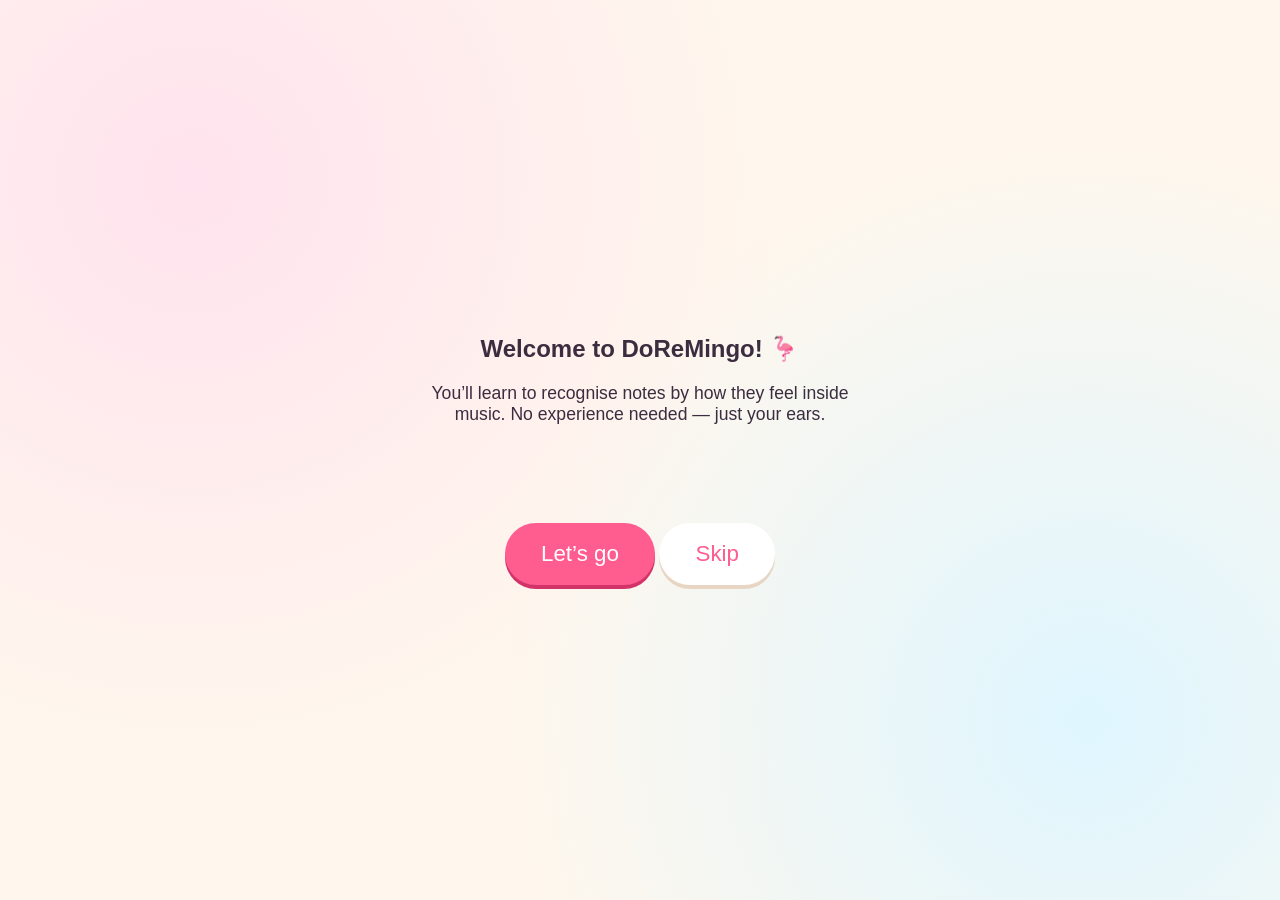
==== index.html @ 5d9537d1 "docs: README with live URL and credits; source link in footer Co-Authored-By: Claude Fable 5 <norepl" ====
<!doctype html>
<html lang="en">
<head>
  <meta charset="utf-8">
  <meta name="viewport" content="width=device-width, initial-scale=1, viewport-fit=cover">
  <title>DoReMingo — learn to hear notes</title>
  <link rel="stylesheet" href="css/style.css">
</head>
<body>
  <main id="app">
    <section id="home-screen" class="screen">
      <div id="home-mascot" class="mascot mascot-lg"></div>
      <h1>DoReMingo</h1>
      <p class="tagline">Hear a note. Feel where it lives.</p>
      <p id="journey" class="status"></p>
      <div id="level-list" class="level-list"></div>
      <button id="tutorial-btn" class="big-btn secondary">How it works 🎓</button>
      <p id="load-status" class="status" hidden>Warming up the piano…</p>
      <p class="footer"><a href="https://github.com/tadast/doremingo">source code</a></p>
    </section>

    <section id="theory-screen" class="screen" hidden>
      <h2 id="theory-title"></h2>
      <div id="theory-body" class="theory-body"></div>
      <button id="theory-next-btn" class="big-btn">Let’s play</button>
    </section>

    <section id="meet-screen" class="screen" hidden>
      <h2 id="meet-title"></h2>
      <p id="meet-body" class="tagline"></p>
      <div id="meet-stage" class="degrees"></div>
      <p id="meet-walk" class="walk" aria-label="resolution walk"></p>
      <button id="meet-next-btn" class="big-btn">Next</button>
      <button id="meet-skip-btn" class="big-btn secondary">Skip</button>
    </section>

    <section id="quiz-screen" class="screen" hidden>
      <header class="quiz-header">
        <button id="home-btn" class="icon-btn" aria-label="back to level map">🗺️</button>
        <div class="bar-track" aria-label="level progress">
          <div id="bar-fill" class="bar-fill"></div>
        </div>
      </header>
      <p id="level-title" class="status"></p>
      <p id="prompt" class="prompt">Listen…</p>
      <div id="answer-slots" class="slots" hidden></div>
      <div id="degree-buttons" class="degrees"></div>
      <p id="walk" class="walk" aria-label="resolution walk"></p>
      <div class="replays">
        <button id="replay-note-btn" class="chip-btn" disabled>🔁 Hear it again</button>
        <button id="replay-cadence-btn" class="chip-btn" disabled>🏠 Hear home</button>
        <button id="backspace-btn" class="chip-btn" hidden>⌫ Undo</button>
      </div>
      <div class="feedback-row">
        <div id="quiz-mascot" class="mascot mascot-sm"></div>
        <p id="feedback" class="feedback"></p>
      </div>
      <p class="status kbd-hint">Keys: 1–7 answer · space replays · C plays home</p>
    </section>

    <section id="clear-screen" class="screen" hidden>
      <div id="clear-mascot" class="mascot mascot-lg party"></div>
      <h1>Level cleared! 🎉</h1>
      <p id="clear-message" class="tagline">Your ear is getting sharper. 🦩</p>
      <button id="next-level-btn" class="big-btn">Next level</button>
      <button id="map-btn" class="big-btn secondary">Level map</button>
    </section>
  </main>
  <script type="module" src="js/main.js"></script>
</body>
</html>
---- css/style.css ----
:root {
  --bg: #fff7ed;
  --ink: #3b2d3f;
  --pink: #ff5d8f;
  --yellow: #ffd166;
  --green: #06d6a0;
  --blue: #4cc9f0;
  --red: #ef476f;
}

* { box-sizing: border-box; }

body {
  margin: 0;
  font-family: ui-rounded, -apple-system, "Segoe UI", Roboto, sans-serif;
  background:
    radial-gradient(circle at 15% 20%, #ffe3ee 0%, transparent 45%),
    radial-gradient(circle at 85% 80%, #dff6ff 0%, transparent 45%),
    var(--bg);
  color: var(--ink);
  min-height: 100dvh;
  display: grid;
  place-items: center;
}

.screen {
  text-align: center;
  padding: 24px;
  max-width: 480px;
  width: 100%;
}

h1 {
  font-size: 3rem;
  margin: 0 0 8px;
  color: var(--pink);
}

.tagline { font-size: 1.1rem; margin-bottom: 32px; }

.big-btn {
  font-size: 1.4rem;
  padding: 18px 36px;
  border: none;
  border-radius: 999px;
  background: var(--pink);
  color: white;
  cursor: pointer;
  box-shadow: 0 4px 0 #d23369;
}
.big-btn:active { transform: translateY(2px); box-shadow: 0 2px 0 #d23369; }
.big-btn.secondary {
  background: white;
  color: var(--pink);
  box-shadow: 0 4px 0 #e8d5c4;
  margin-top: 12px;
}
.big-btn.secondary:active { box-shadow: 0 2px 0 #e8d5c4; }

.level-list {
  display: flex;
  flex-direction: column;
  gap: 10px;
  margin-top: 16px;
}

.level-card {
  display: flex;
  align-items: center;
  gap: 14px;
  padding: 14px 18px;
  border: none;
  border-radius: 16px;
  background: white;
  cursor: pointer;
  text-align: left;
  font: inherit;
  color: inherit;
  box-shadow: 0 2px 0 #e8d5c4;
}
.level-card:active { transform: translateY(1px); }
.level-card .level-main {
  display: flex;
  align-items: center;
  gap: 14px;
  flex: 1;
  border: none;
  background: none;
  font: inherit;
  color: inherit;
  text-align: left;
  padding: 0;
  cursor: pointer;
}
.level-card .badge {
  font-size: 1.5rem;
  width: 44px;
  height: 44px;
  display: grid;
  place-items: center;
  border-radius: 50%;
  background: var(--bg);
  flex-shrink: 0;
}
.level-card.cleared .badge { background: #d8f5ec; }
.level-card.current { outline: 3px solid var(--pink); }
.level-card .level-name { font-weight: 700; }
.level-card .level-sub { font-size: 0.85rem; color: #8a7a8f; }

.theory-body {
  text-align: left;
  font-size: 1.05rem;
  line-height: 1.55;
  margin-bottom: 20px;
}

.level-card .book-btn {
  margin-left: auto;
  border: none;
  background: var(--bg);
  border-radius: 10px;
  font-size: 1.1rem;
  padding: 8px;
  cursor: pointer;
  flex-shrink: 0;
}

.quiz-header {
  display: flex;
  align-items: center;
  gap: 12px;
}
.quiz-header .bar-track { flex: 1; }

.icon-btn {
  border: none;
  background: white;
  border-radius: 12px;
  font-size: 1.2rem;
  min-width: 44px;
  min-height: 44px;
  padding: 8px 10px;
  cursor: pointer;
  box-shadow: 0 2px 0 #e8d5c4;
}

.book-btn { min-width: 44px; min-height: 44px; }

.walk {
  display: flex;
  gap: 10px;
  justify-content: center;
  min-height: 1.5em;
  margin: 0 0 6px;
  font-weight: 700;
  color: #c4b2c9;
}
.walk-note { transition: transform 0.15s, color 0.15s; }
.walk-note.lit { color: var(--pink); transform: scale(1.3); }
@media (prefers-reduced-motion: reduce) {
  .walk-note.lit { transform: none; }
}

.replays {
  display: flex;
  gap: 10px;
  justify-content: center;
  margin-bottom: 8px;
}

.chip-btn {
  border: none;
  background: white;
  border-radius: 999px;
  font: inherit;
  font-size: 0.95rem;
  min-height: 44px;
  padding: 8px 16px;
  cursor: pointer;
  box-shadow: 0 2px 0 #e8d5c4;
}
.chip-btn:disabled { opacity: 0.4; }

.slots {
  display: flex;
  gap: 10px;
  justify-content: center;
  margin: 8px 0;
}
.slot {
  min-width: 56px;
  min-height: 48px;
  border-radius: 14px;
  background: white;
  box-shadow: inset 0 0 0 2px #e8d5c4;
  display: grid;
  place-items: center;
  font-weight: 700;
  font-size: 1.1rem;
}
.slot.filled { box-shadow: inset 0 0 0 2px var(--blue); }
.slot.good { background: #d8f5ec; box-shadow: inset 0 0 0 2px var(--green); }
.slot.bad { background: #fde3e9; box-shadow: inset 0 0 0 2px var(--red); }

.kbd-hint { font-size: 0.75rem; }

.footer {
  margin-top: 24px;
  font-size: 0.8rem;
}
.footer a { color: #b39bbb; }
@media (pointer: coarse) {
  .kbd-hint { display: none; }
}

.status { color: #8a7a8f; }

.prompt { font-size: 1.3rem; min-height: 2em; }

.bar-track {
  height: 18px;
  border-radius: 999px;
  background: #f3e3d3;
  overflow: hidden;
}
.bar-fill {
  height: 100%;
  width: 0%;
  border-radius: 999px;
  background: linear-gradient(90deg, var(--yellow), var(--green));
  transition: width 0.4s ease;
}

.degrees {
  display: flex;
  flex-wrap: wrap;
  gap: 12px;
  justify-content: center;
  margin: 24px 0;
}

.degree-btn {
  min-width: 88px;
  min-height: 88px;
  border: none;
  border-radius: 20px;
  font-size: 1.5rem;
  font-weight: 700;
  color: white;
  cursor: pointer;
  display: flex;
  flex-direction: column;
  align-items: center;
  justify-content: center;
  gap: 2px;
  transition: transform 0.1s;
}
.degree-btn:disabled { opacity: 0.45; }
.degree-btn:not(:disabled):active { transform: scale(0.95); }
.degree-btn .num { font-size: 0.9rem; font-weight: 400; opacity: 0.85; }

.degree-btn[data-degree="1"] { background: var(--pink); }
.degree-btn[data-degree="2"] { background: #f4845f; }
.degree-btn[data-degree="3"] { background: var(--yellow); color: var(--ink); }
.degree-btn[data-degree="4"] { background: var(--green); }
.degree-btn[data-degree="5"] { background: var(--blue); }
.degree-btn[data-degree="6"] { background: #7b6cf6; }
.degree-btn[data-degree="7"] { background: #c66cf6; }

.degree-btn.correct { outline: 4px solid var(--green); }
.degree-btn.wrong { outline: 4px solid var(--red); }
.degree-btn.playing {
  transform: scale(1.1);
  box-shadow: 0 0 0 4px var(--yellow), 0 0 18px var(--yellow);
}
@media (prefers-reduced-motion: reduce) {
  .degree-btn.playing { transform: none; }
}

.feedback {
  font-size: 1.2rem;
  min-height: 2em;
  font-weight: 600;
  margin: 0;
  text-align: left;
  flex: 1;
}
.feedback.good { color: #04a47b; }
.feedback.bad { color: var(--red); }

.feedback-row {
  display: flex;
  align-items: center;
  gap: 10px;
  min-height: 70px;
  margin-top: 8px;
}

/* ---------- mascot ---------- */

.mascot svg { width: 100%; height: 100%; overflow: visible; } /* head pokes out mid-wiggle */
.mascot-lg { width: 130px; height: 156px; margin: 0 auto; }
.mascot-sm { width: 56px; height: 67px; flex-shrink: 0; }

.mascot .flamingo { transform-origin: 50% 80%; animation: bob 3s ease-in-out infinite; }
.mascot.good .flamingo { animation: hop 0.5s ease-out 2; }
.mascot.bad .flamingo { animation: wiggle 0.5s ease-in-out 1; }
.mascot.party .flamingo { animation: party 0.7s ease-in-out infinite; }

@keyframes bob {
  0%, 100% { transform: translateY(0) rotate(0deg); }
  50% { transform: translateY(-3px) rotate(-2deg); }
}
@keyframes hop {
  0%, 100% { transform: translateY(0); }
  40% { transform: translateY(-12px) rotate(-4deg); }
}
@keyframes wiggle {
  0%, 100% { transform: rotate(0deg); }
  25% { transform: rotate(-6deg); }
  75% { transform: rotate(6deg); }
}
@keyframes party {
  0%, 100% { transform: translateY(0) rotate(-6deg) scale(1); }
  50% { transform: translateY(-10px) rotate(6deg) scale(1.06); }
}

/* ---------- hand signs ---------- */

.degree-btn .sign {
  width: 22px;
  height: 22px;
  color: rgba(255, 255, 255, 0.9);
}
.degree-btn[data-degree="3"] .sign { color: rgba(59, 45, 63, 0.75); }
.degree-btn .sign svg { width: 100%; height: 100%; display: block; }

/* ---------- confetti ---------- */

.confetti-piece {
  position: fixed;
  top: -20px;
  width: 10px;
  height: 14px;
  border-radius: 3px;
  pointer-events: none;
  animation: confetti-fall linear forwards;
  z-index: 10;
}
@keyframes confetti-fall {
  to { transform: translateY(105vh) rotate(720deg); }
}

/* ---------- streak ---------- */

.streak-pop {
  display: inline-block;
  animation: streak-pop 0.4s ease-out;
}
@keyframes streak-pop {
  0% { transform: scale(0.4); }
  70% { transform: scale(1.25); }
  100% { transform: scale(1); }
}

@media (prefers-reduced-motion: reduce) {
  .mascot .flamingo,
  .mascot.good .flamingo,
  .mascot.bad .flamingo,
  .mascot.party .flamingo,
  .streak-pop { animation: none; }
  .confetti-piece { display: none; }
  .bar-fill { transition: none; }
}
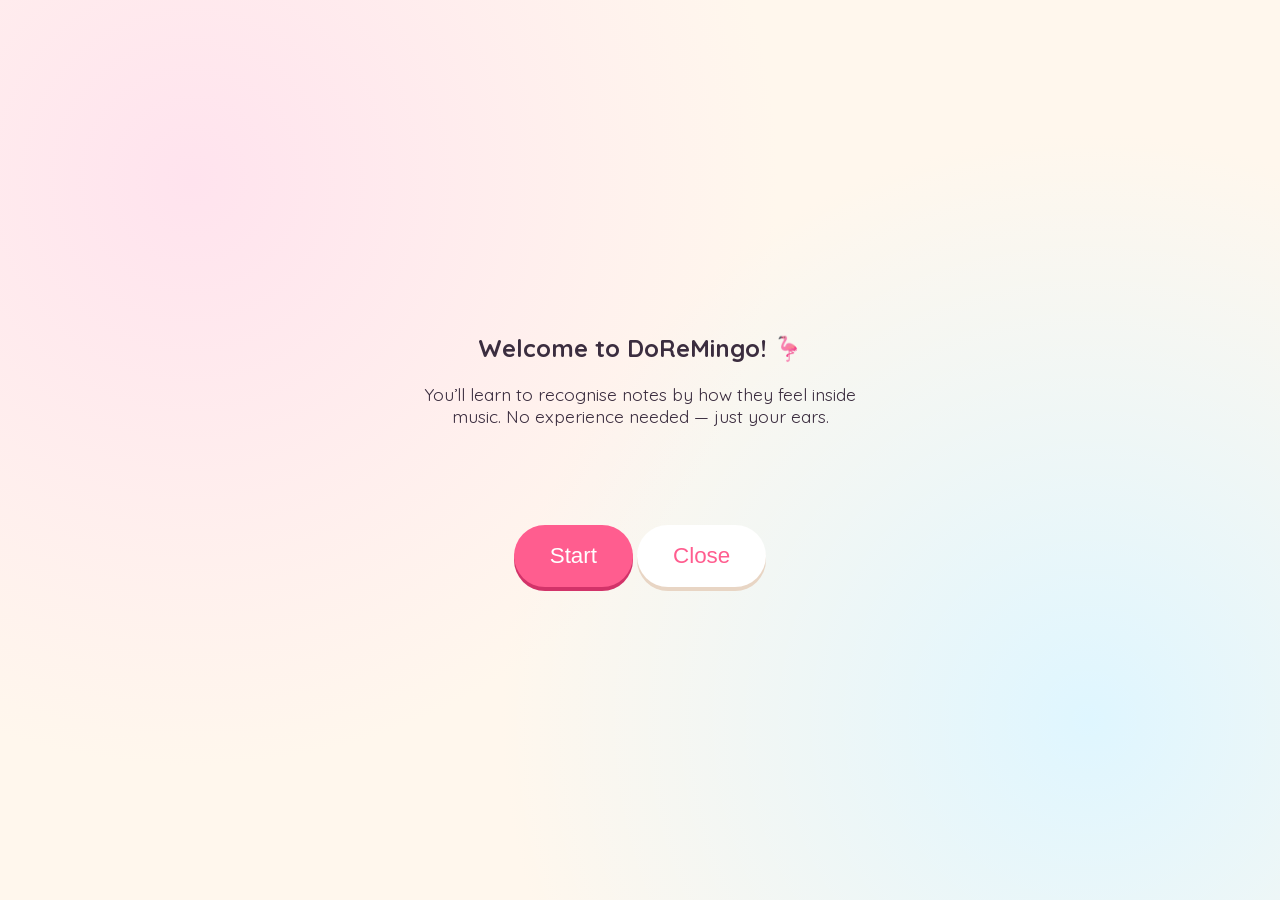
==== commit 4cf64782: "feat: deploy current web version (DoReMingo brand + module refactors) Web snapshot from private bran" ====
--- a/index.html
+++ b/index.html
@@ -2,24 +2,90 @@
 <html lang="en">
 <head>
   <meta charset="utf-8">
-  <meta name="viewport" content="width=device-width, initial-scale=1, viewport-fit=cover">
-  <title>DoReMingo — learn to hear notes</title>
+  <meta name="viewport" content="width=device-width, initial-scale=1, maximum-scale=1, user-scalable=no, viewport-fit=cover">
+  <title>DoReMingo — ear training game: learn to recognise notes by ear</title>
+  <meta name="description" content="A free, cheerful browser game that teaches you to recognise musical notes by ear. Based on functional ear training (Kodály movable-do) — no musical education needed, works on phones.">
+  <link rel="canonical" href="https://www.codeme.lt/doremingo/">
+  <meta property="og:type" content="website">
+  <meta property="og:title" content="DoReMingo — learn to hear notes 🦩">
+  <meta property="og:description" content="A free ear-training game grounded in real music pedagogy. Hear a note, feel where it lives. Twelve levels from your first Do to melodies in any key.">
+  <meta property="og:url" content="https://www.codeme.lt/doremingo/">
+  <meta name="twitter:card" content="summary">
+  <link rel="icon" href="assets/favicon.svg">
+  <link rel="apple-touch-icon" href="assets/favicon.svg">
   <link rel="stylesheet" href="css/style.css">
+  <script type="application/ld+json">
+  {
+    "@context": "https://schema.org",
+    "@type": "WebApplication",
+    "name": "DoReMingo",
+    "url": "https://www.codeme.lt/doremingo/",
+    "applicationCategory": "GameApplication",
+    "operatingSystem": "Any (web browser)",
+    "offers": { "@type": "Offer", "price": "0", "priceCurrency": "USD" },
+    "description": "A free browser game that trains your ear to recognise musical notes, based on functional ear training (Kodály movable-do solfège).",
+    "genre": "Educational, Music"
+  }
+  </script>
 </head>
 <body>
   <main id="app">
     <section id="home-screen" class="screen">
+      <button id="menu-btn" class="menu-btn" aria-label="menu" aria-haspopup="true" aria-expanded="false">
+        <svg viewBox="0 0 24 24" aria-hidden="true"><path d="M4 7h16M4 12h16M4 17h16" stroke="currentColor" stroke-width="2.4" stroke-linecap="round"/></svg>
+      </button>
+      <nav id="menu-popover" class="menu-popover" hidden>
+        <button id="menu-tutorial" class="menu-item"><span class="menu-icon">🎓</span>Tutorial</button>
+        <button id="menu-how" class="menu-item"><span class="menu-icon">📖</span>How it works</button>
+        <button id="menu-notes" class="menu-item"><span class="menu-icon">🎵</span>Note reference</button>
+        <button id="menu-reset" class="menu-item danger"><span class="menu-icon">♻️</span>Reset progress</button>
+      </nav>
       <div id="home-mascot" class="mascot mascot-lg"></div>
-      <h1>DoReMingo</h1>
+      <h1 class="wordmark"><span class="wm-solfege">DoReMi</span><span class="wm-ngo">ngo</span></h1>
       <p class="tagline">Hear a note. Feel where it lives.</p>
       <p id="journey" class="status"></p>
       <div id="level-list" class="level-list"></div>
-      <button id="tutorial-btn" class="big-btn secondary">How it works 🎓</button>
       <p id="load-status" class="status" hidden>Warming up the piano…</p>
-      <p class="footer"><a href="https://github.com/tadast/doremingo">source code</a></p>
+
+      <p id="version-tag" class="footer"></p>
+    </section>
+
+    <section id="about-screen" class="screen" hidden>
+      <header class="quiz-header">
+        <button id="about-back-btn" class="back-btn" aria-label="back to level map">
+          <svg viewBox="0 0 24 24" aria-hidden="true"><path d="M15 5 L8 12 L15 19" stroke="currentColor" stroke-width="2.6" fill="none" stroke-linecap="round" stroke-linejoin="round"/></svg>
+        </button>
+      </header>
+      <article class="about">
+        <h2>What is DoReMingo?</h2>
+        <p>DoReMingo is a free ear-training game that teaches you to recognise musical notes by ear — the skill behind playing songs without sheet music, improvising, and singing in tune. No musical education needed: the game explains everything as you go, and it works right in your browser, on your phone or computer.</p>
+
+        <h2>How does it work?</h2>
+        <p>Each round, a short chord pattern shows your ear where <em>home</em> is — the key. Then one mystery note plays, and you say which note it was: Do, Re, Mi and friends. After every answer, the note audibly walks back home step by step, so your ear learns the note's character whether you guessed right or not. Levels start with just three notes and grow gently to every note, minor keys, changing keys and short melodies.</p>
+
+        <h2>The philosophy</h2>
+        <p>DoReMingo is built on <strong>functional ear training</strong> — the Kodály movable-do tradition used in real music education. Instead of memorising pitch names (near-impossible for adults) or drilling abstract intervals, you learn how each note <em>feels</em> relative to the key: Re leans down, Ti pulls up, Do rests. That relative skill transfers directly to real music in any key — exactly how experienced musicians hear.</p>
+        <p>And because practice only works if you come back: no lives, no fail states, no punishments. Wrong answers teach you the same way right ones do. Just a happy flamingo, bright colours, and your ear getting sharper one note at a time.</p>
+      </article>
+    </section>
+
+    <section id="notes-screen" class="screen" hidden>
+      <header class="quiz-header">
+        <button id="notes-back-btn" class="back-btn" aria-label="back to level map">
+          <svg viewBox="0 0 24 24" aria-hidden="true"><path d="M15 5 L8 12 L15 19" stroke="currentColor" stroke-width="2.6" fill="none" stroke-linecap="round" stroke-linejoin="round"/></svg>
+        </button>
+      </header>
+      <h2 class="notes-title">The notes 🎵</h2>
+      <p class="tagline">Tap a note to hear it — or walk it home.</p>
+      <div id="notes-list" class="notes-list"></div>
     </section>
 
     <section id="theory-screen" class="screen" hidden>
+      <header class="quiz-header">
+        <button id="theory-back-btn" class="back-btn" aria-label="back to level map">
+          <svg viewBox="0 0 24 24" aria-hidden="true"><path d="M15 5 L8 12 L15 19" stroke="currentColor" stroke-width="2.6" fill="none" stroke-linecap="round" stroke-linejoin="round"/></svg>
+        </button>
+      </header>
       <h2 id="theory-title"></h2>
       <div id="theory-body" class="theory-body"></div>
       <button id="theory-next-btn" class="big-btn">Let’s play</button>
@@ -32,28 +98,35 @@
       <p id="meet-walk" class="walk" aria-label="resolution walk"></p>
       <button id="meet-next-btn" class="big-btn">Next</button>
       <button id="meet-skip-btn" class="big-btn secondary">Skip</button>
+      <p id="meet-help" class="meet-help" hidden></p>
     </section>
 
-    <section id="quiz-screen" class="screen" hidden>
+    <section id="quiz-screen" class="screen quiz-screen" hidden>
       <header class="quiz-header">
-        <button id="home-btn" class="icon-btn" aria-label="back to level map">🗺️</button>
+        <button id="home-btn" class="back-btn" aria-label="back to level map">
+          <svg viewBox="0 0 24 24" aria-hidden="true"><path d="M15 5 L8 12 L15 19" stroke="currentColor" stroke-width="2.6" fill="none" stroke-linecap="round" stroke-linejoin="round"/></svg>
+        </button>
         <div class="bar-track" aria-label="level progress">
           <div id="bar-fill" class="bar-fill"></div>
         </div>
       </header>
       <p id="level-title" class="status"></p>
-      <p id="prompt" class="prompt">Listen…</p>
-      <div id="answer-slots" class="slots" hidden></div>
-      <div id="degree-buttons" class="degrees"></div>
-      <p id="walk" class="walk" aria-label="resolution walk"></p>
-      <div class="replays">
-        <button id="replay-note-btn" class="chip-btn" disabled>🔁 Hear it again</button>
-        <button id="replay-cadence-btn" class="chip-btn" disabled>🏠 Hear home</button>
-        <button id="backspace-btn" class="chip-btn" hidden>⌫ Undo</button>
+
+      <div class="quiz-main">
+        <p id="prompt" class="prompt">Listen…</p>
+        <div id="answer-slots" class="slots" hidden></div>
+        <div id="degree-buttons" class="degrees"></div>
+        <p id="walk" class="walk" aria-label="resolution walk"></p>
+        <div class="replays">
+          <button id="replay-note-btn" class="chip-btn" disabled>🔁 Hear it again</button>
+          <button id="replay-cadence-btn" class="chip-btn" disabled>🏠 Hear home</button>
+          <button id="backspace-btn" class="chip-btn" hidden>⌫ Undo</button>
+        </div>
       </div>
-      <div class="feedback-row">
+
+      <div class="mascot-stage">
+        <p id="feedback" class="feedback"></p>
         <div id="quiz-mascot" class="mascot mascot-sm"></div>
-        <p id="feedback" class="feedback"></p>
       </div>
       <p class="status kbd-hint">Keys: 1–7 answer · space replays · C plays home</p>
     </section>
@@ -66,6 +139,7 @@
       <button id="map-btn" class="big-btn secondary">Level map</button>
     </section>
   </main>
+  <button id="load-error" class="load-error" hidden></button>
   <script type="module" src="js/main.js"></script>
 </body>
 </html>
--- a/css/style.css
+++ b/css/style.css
@@ -1,3 +1,27 @@
+/* Self-hosted brand fonts (latin subset) — work offline in the iOS app,
+   no CDN. Quicksand is a variable font covering 400–700 in one file. */
+@font-face {
+  font-family: 'Quicksand';
+  font-style: normal;
+  font-weight: 400 700;
+  font-display: swap;
+  src: url('../assets/fonts/quicksand-latin-var.woff2') format('woff2');
+}
+@font-face {
+  font-family: 'Space Mono';
+  font-style: normal;
+  font-weight: 400;
+  font-display: swap;
+  src: url('../assets/fonts/spacemono-400-latin.woff2') format('woff2');
+}
+@font-face {
+  font-family: 'Space Mono';
+  font-style: normal;
+  font-weight: 700;
+  font-display: swap;
+  src: url('../assets/fonts/spacemono-700-latin.woff2') format('woff2');
+}
+
 :root {
   --bg: #fff7ed;
   --ink: #3b2d3f;
@@ -6,13 +30,27 @@
   --green: #06d6a0;
   --blue: #4cc9f0;
   --red: #ef476f;
+  --berry: #c42e62; /* AA-safe pink for small text — white-on-pink fails contrast */
+  --font-brand: 'Quicksand', ui-rounded, -apple-system, "Segoe UI", Roboto, sans-serif;
+  --font-mono: 'Space Mono', ui-monospace, "SF Mono", Menlo, monospace;
 }
 
 * { box-sizing: border-box; }
+
+/* `display:flex` on .quiz-screen would otherwise override the UA [hidden]
+   rule, leaking the level view under other screens. Keep hidden authoritative. */
+[hidden] { display: none !important; }
+
+html {
+  /* native-app feel: no text scaling, no rubber-band scroll on the page */
+  -webkit-text-size-adjust: 100%;
+  text-size-adjust: 100%;
+  overscroll-behavior: none;
+}
 
 body {
   margin: 0;
-  font-family: ui-rounded, -apple-system, "Segoe UI", Roboto, sans-serif;
+  font-family: var(--font-brand);
   background:
     radial-gradient(circle at 15% 20%, #ffe3ee 0%, transparent 45%),
     radial-gradient(circle at 85% 80%, #dff6ff 0%, transparent 45%),
@@ -20,12 +58,46 @@
   color: var(--ink);
   min-height: 100dvh;
   display: grid;
-  place-items: center;
+  /* fixed-width centred column — the track must NOT size to content, or
+     wide feedback ("🔥 3 in a row!") would stretch the progress bar and
+     shift the mascot. .screen fills this; its own max-width is the cap. */
+  grid-template-columns: min(100%, 480px);
+  justify-content: center;
+  align-items: center;
+  /* app, not document: suppress text selection, callout menu, double-tap zoom,
+     and the grey tap flash on buttons */
+  -webkit-user-select: none;
+  user-select: none;
+  -webkit-touch-callout: none;
+  -webkit-tap-highlight-color: transparent;
+  touch-action: manipulation;
+}
+
+.load-error {
+  /* always-visible failure surface — sits above every screen, survives
+     screen switches because it's a body child, not inside a .screen */
+  position: fixed;
+  left: 0;
+  right: 0;
+  bottom: 0;
+  z-index: 100;
+  border: none;
+  font: inherit;
+  font-size: 1.05rem;
+  color: white;
+  background: var(--red);
+  padding: 16px max(16px, env(safe-area-inset-right))
+           max(16px, env(safe-area-inset-bottom)) max(16px, env(safe-area-inset-left));
+  cursor: pointer;
+  box-shadow: 0 -4px 16px rgba(0, 0, 0, 0.15);
 }
 
 .screen {
+  position: relative;
   text-align: center;
-  padding: 24px;
+  /* honour the notch / Dynamic Island and the home-indicator inset */
+  padding: max(24px, env(safe-area-inset-top)) max(24px, env(safe-area-inset-right))
+           max(24px, env(safe-area-inset-bottom)) max(24px, env(safe-area-inset-left));
   max-width: 480px;
   width: 100%;
 }
@@ -35,6 +107,15 @@
   margin: 0 0 8px;
   color: var(--pink);
 }
+
+/* Two-tone wordmark: "DoReMi" (solfège) pink + "ngo" (flamingo) plum */
+.wordmark {
+  font-weight: 700;
+  letter-spacing: -0.02em;
+  color: var(--ink);
+}
+.wm-solfege { color: var(--pink); }
+.wm-ngo { color: var(--ink); }
 
 .tagline { font-size: 1.1rem; margin-bottom: 32px; }
 
@@ -125,12 +206,238 @@
   flex-shrink: 0;
 }
 
+/* Nav header pins to the top while the screen scrolls. Full-bleed (negative
+   margins cancel the screen's padding) so its backdrop spans edge-to-edge, with
+   a gradient that's solid at the top and fades to transparent at the bottom —
+   content dissolves under the bar instead of meeting a hard box edge (iOS
+   large-title nav pattern). */
 .quiz-header {
   display: flex;
   align-items: center;
   gap: 12px;
+  position: sticky;
+  top: 0;
+  z-index: 20;
+  margin: calc(-1 * max(24px, env(safe-area-inset-top)))
+          calc(-1 * max(24px, env(safe-area-inset-right)))
+          0
+          calc(-1 * max(24px, env(safe-area-inset-left)));
+  padding: max(24px, env(safe-area-inset-top))
+           max(24px, env(safe-area-inset-right))
+           20px
+           max(24px, env(safe-area-inset-left));
+  background: linear-gradient(var(--bg) 60%, transparent);
 }
 .quiz-header .bar-track { flex: 1; }
+
+/* Info screens are top-aligned (not vertically centred by body) so the back
+   button always sits at the very top, even when the content is short. */
+#about-screen,
+#notes-screen,
+#theory-screen {
+  align-self: start;
+  min-height: 100dvh;
+}
+
+/* Level view fills the viewport: nav at top, question/answers centred in the
+   thumb zone, Mingo anchored at the bottom talking up through a bubble. */
+.quiz-screen {
+  min-height: 100dvh;
+  display: flex;
+  flex-direction: column;
+}
+.quiz-main {
+  flex: 1;
+  display: flex;
+  flex-direction: column;
+  align-items: center;
+  justify-content: center;
+  gap: clamp(12px, 4vw, 20px);
+  min-height: 0; /* let it shrink on short screens instead of overflowing */
+}
+.quiz-main .degrees,
+.quiz-main .replays { margin: 0; }
+
+.mascot-stage {
+  display: flex;
+  flex-direction: column;
+  align-items: center;
+  justify-content: flex-end; /* Mingo pinned to the bottom… */
+  gap: 4px;
+  margin-top: 8px;
+  /* …with fixed reserved space above so the speech bubble appearing/clearing
+     never shifts the centred question or moves Mingo. */
+  min-height: 150px;
+}
+
+/* Back chevron, top-left — replaces the ambiguous 🗺️ map glyph */
+.back-btn {
+  flex: none;
+  width: 44px;
+  height: 44px;
+  border: none;
+  border-radius: 50%;
+  background: white;
+  color: var(--ink);
+  display: grid;
+  place-items: center;
+  cursor: pointer;
+  box-shadow: 0 2px 0 #e8d5c4;
+}
+.back-btn svg { width: 22px; height: 22px; display: block; }
+.back-btn:active { transform: translateY(2px); box-shadow: 0 0 0 #e8d5c4; }
+
+/* Home has no nav header, just the floating burger. A top fade scrim gives the
+   button the same backdrop the other screens get from .quiz-header — but only
+   once scrolled, so it never dims the mascot sitting at the top at rest.
+   `body.scrolled` is toggled by a scroll listener in main.js. */
+#home-screen::before {
+  content: '';
+  position: fixed;
+  inset: 0 0 auto 0;
+  height: calc(max(16px, env(safe-area-inset-top)) + 56px);
+  background: linear-gradient(var(--bg) 55%, transparent);
+  z-index: 9;
+  pointer-events: none;
+  opacity: 0;
+  transition: opacity 0.2s ease;
+}
+body.scrolled #home-screen::before { opacity: 1; }
+@media (prefers-reduced-motion: reduce) {
+  #home-screen::before { transition: none; }
+}
+
+/* Burger menu — top-right of the home screen */
+.menu-btn {
+  /* fixed (not absolute) so it stays put while the home screen scrolls.
+     The calc keeps it on the centred column's right edge on wide viewports. */
+  position: fixed;
+  top: max(16px, env(safe-area-inset-top));
+  right: max(16px, env(safe-area-inset-right), calc((100vw - 480px) / 2 + 16px));
+  width: 44px;
+  height: 44px;
+  border: none;
+  border-radius: 50%;
+  background: white;
+  color: var(--ink);
+  display: grid;
+  place-items: center;
+  cursor: pointer;
+  box-shadow: 0 2px 0 #e8d5c4;
+  z-index: 10;
+}
+.menu-btn svg { width: 24px; height: 24px; display: block; }
+.menu-btn:active { transform: translateY(2px); box-shadow: 0 0 0 #e8d5c4; }
+
+.menu-popover {
+  position: fixed;
+  top: max(64px, calc(env(safe-area-inset-top) + 48px));
+  right: max(16px, env(safe-area-inset-right), calc((100vw - 480px) / 2 + 16px));
+  z-index: 10;
+  background: white;
+  border-radius: 14px;
+  box-shadow: 0 8px 24px rgba(0, 0, 0, 0.15);
+  padding: 6px;
+  display: flex;
+  flex-direction: column;
+  min-width: 190px;
+  text-align: left;
+  transform-origin: top right;
+  animation: menu-wobble-in 0.45s cubic-bezier(0.34, 1.56, 0.64, 1) both;
+}
+.menu-popover.closing { animation: menu-wobble-out 0.26s ease-in forwards; }
+
+@keyframes menu-wobble-in {
+  0%   { opacity: 0; transform: scale(0.5) rotate(-7deg); }
+  55%  { opacity: 1; transform: scale(1.06) rotate(4deg); }
+  72%  { transform: scale(0.97) rotate(-2.5deg); }
+  86%  { transform: scale(1.02) rotate(1deg); }
+  100% { transform: scale(1) rotate(0); }
+}
+@keyframes menu-wobble-out {
+  0%   { opacity: 1; transform: scale(1) rotate(0); }
+  35%  { transform: scale(1.05) rotate(-3deg); }
+  100% { opacity: 0; transform: scale(0.5) rotate(6deg); }
+}
+@media (prefers-reduced-motion: reduce) {
+  .menu-popover, .menu-popover.closing { animation: none; }
+}
+
+.menu-item {
+  display: flex;
+  align-items: center;
+  gap: 16px;
+  border: none;
+  background: none;
+  font: inherit;
+  font-size: 1rem;
+  text-align: left;
+  padding: 12px 14px;
+  border-radius: 10px;
+  cursor: pointer;
+  color: var(--ink);
+}
+.menu-item:active { background: #faf0e6; }
+.menu-item.danger { color: var(--pink); }
+.menu-icon { font-size: 1.15rem; width: 1.4em; text-align: center; flex: none; }
+
+/* Notes reference — squircle + blurb per named note */
+.notes-title { color: var(--pink); margin: 0 0 4px; }
+.notes-list {
+  display: flex;
+  flex-direction: column;
+  gap: 12px;
+  margin-top: 16px;
+  text-align: left;
+}
+.note-row {
+  display: flex;
+  align-items: center;
+  gap: 16px;
+}
+.note-slot {
+  flex: none;
+  min-width: 64px;
+  min-height: 64px;
+  display: flex;
+  align-items: center;
+  justify-content: center;
+  gap: 8px;
+  font-weight: 700;
+  color: #c4b2c9;
+}
+.note-slot .degree-btn { flex: none; }
+.note-text {
+  display: flex;
+  flex-direction: column;
+  gap: 4px;
+  min-width: 0;
+}
+.note-desc {
+  margin: 0;
+  font-size: 0.9rem;
+  line-height: 1.4;
+  color: #5d4c62;
+}
+.walk-slot {
+  display: flex;
+  align-items: center;
+  gap: 10px;
+  min-height: 1.5em;
+  font-size: 0.85rem;
+  font-weight: 700;
+  color: #c4b2c9;
+}
+.walk-link {
+  border: none;
+  background: none;
+  padding: 0;
+  font: inherit;
+  font-size: 0.85rem;
+  font-weight: 700;
+  color: var(--pink);
+  cursor: pointer;
+}
 
 .icon-btn {
   border: none;
@@ -163,6 +470,7 @@
 
 .replays {
   display: flex;
+  flex-wrap: wrap;
   gap: 10px;
   justify-content: center;
   margin-bottom: 8px;
@@ -202,13 +510,36 @@
 .slot.good { background: #d8f5ec; box-shadow: inset 0 0 0 2px var(--green); }
 .slot.bad { background: #fde3e9; box-shadow: inset 0 0 0 2px var(--red); }
 
-.kbd-hint { font-size: 0.75rem; }
+.kbd-hint {
+  font-size: 0.75rem;
+  font-family: var(--font-mono);
+  letter-spacing: 0.04em;
+}
+
+.about {
+  text-align: left;
+  font-size: 0.95rem;
+  line-height: 1.55;
+  color: #5d4c62;
+}
+.about h2 {
+  font-size: 1.05rem;
+  color: var(--ink);
+  margin: 20px 0 6px;
+}
+.about p { margin: 0 0 10px; }
 
 .footer {
   margin-top: 24px;
   font-size: 0.8rem;
 }
 .footer a { color: #b39bbb; }
+
+.meet-help {
+  margin-top: 14px;
+  font-size: 0.85rem;
+}
+.meet-help a { color: #b39bbb; }
 @media (pointer: coarse) {
   .kbd-hint { display: none; }
 }
@@ -234,17 +565,18 @@
 .degrees {
   display: flex;
   flex-wrap: wrap;
-  gap: 12px;
+  gap: clamp(8px, 2.5vw, 12px);
   justify-content: center;
   margin: 24px 0;
 }
 
 .degree-btn {
-  min-width: 88px;
-  min-height: 88px;
-  border: none;
-  border-radius: 20px;
-  font-size: 1.5rem;
+  /* fluid so a row of answers fits SE-class widths without scrolling */
+  width: clamp(62px, 21vw, 88px);
+  height: clamp(62px, 21vw, 88px);
+  border: none;
+  border-radius: clamp(16px, 5vw, 20px);
+  font-size: clamp(1.2rem, 5.5vw, 1.5rem);
   font-weight: 700;
   color: white;
   cursor: pointer;
@@ -266,6 +598,12 @@
 .degree-btn[data-degree="5"] { background: var(--blue); }
 .degree-btn[data-degree="6"] { background: #7b6cf6; }
 .degree-btn[data-degree="7"] { background: #c66cf6; }
+/* chromatic degrees (note reference, chromatic levels) */
+.degree-btn[data-degree="fi"] { background: #2a9d8f; }
+.degree-btn[data-degree="te"] { background: #e76f51; }
+.degree-btn[data-degree="ra"] { background: #e07a9b; }
+.degree-btn[data-degree="me"] { background: #d6a14a; }
+.degree-btn[data-degree="le"] { background: #6a76c4; }
 
 .degree-btn.correct { outline: 4px solid var(--green); }
 .degree-btn.wrong { outline: 4px solid var(--red); }
@@ -277,24 +615,36 @@
   .degree-btn.playing { transform: none; }
 }
 
+/* Mingo's speech bubble — rises above him, with a little downward tail.
+   Hidden when empty so he stands alone while the player listens. */
 .feedback {
-  font-size: 1.2rem;
-  min-height: 2em;
-  font-weight: 600;
+  position: relative;
   margin: 0;
-  text-align: left;
-  flex: 1;
-}
-.feedback.good { color: #04a47b; }
-.feedback.bad { color: var(--red); }
-
-.feedback-row {
-  display: flex;
-  align-items: center;
-  gap: 10px;
-  min-height: 70px;
-  margin-top: 8px;
-}
+  max-width: 100%;
+  font-size: 1.05rem;
+  font-weight: 700;
+  line-height: 1.35;
+  text-align: center;
+  text-wrap: balance;
+  background: white;
+  color: var(--ink);
+  border-radius: 16px;
+  padding: 12px 18px;
+  box-shadow: 0 3px 0 #e8d5c4;
+}
+.feedback:empty { display: none; }
+.feedback::after {
+  content: "";
+  position: absolute;
+  bottom: -5px;
+  left: 50%;
+  width: 11px;
+  height: 11px;
+  transform: translateX(-50%) rotate(45deg);
+  background: inherit;
+}
+.feedback.good { color: #04a47b; background: #d8f5ec; box-shadow: 0 3px 0 #b3e6d6; }
+.feedback.bad { color: var(--berry); background: #fde3e9; box-shadow: 0 3px 0 #f3c3cf; }
 
 /* ---------- mascot ---------- */
 
@@ -306,6 +656,26 @@
 .mascot.good .flamingo { animation: hop 0.5s ease-out 2; }
 .mascot.bad .flamingo { animation: wiggle 0.5s ease-in-out 1; }
 .mascot.party .flamingo { animation: party 0.7s ease-in-out infinite; }
+
+/* mood FX — shown only in the matching state */
+.mascot .fx { display: none; }
+.mascot.good .fx-happy { display: inline; }
+.mascot.party .fx-party { display: inline; }
+.mascot.bad .fx-sad { display: inline; }
+.spark, .tear { transform-box: fill-box; transform-origin: center; }
+.spark { animation: sparkle 1.2s ease-in-out infinite; }
+.spark-b { animation-delay: 0.4s; }
+.tear { animation: drip 1.6s ease-in-out infinite; }
+
+@keyframes sparkle {
+  0%, 100% { transform: scale(0.4); opacity: 0.2; }
+  50% { transform: scale(1); opacity: 1; }
+}
+@keyframes drip {
+  0% { transform: translateY(0); opacity: 0; }
+  30% { opacity: 1; }
+  100% { transform: translateY(8px); opacity: 0; }
+}
 
 @keyframes bob {
   0%, 100% { transform: translateY(0) rotate(0deg); }
@@ -368,6 +738,8 @@
   .mascot.good .flamingo,
   .mascot.bad .flamingo,
   .mascot.party .flamingo,
+  .spark,
+  .tear,
   .streak-pop { animation: none; }
   .confetti-piece { display: none; }
   .bar-fill { transition: none; }
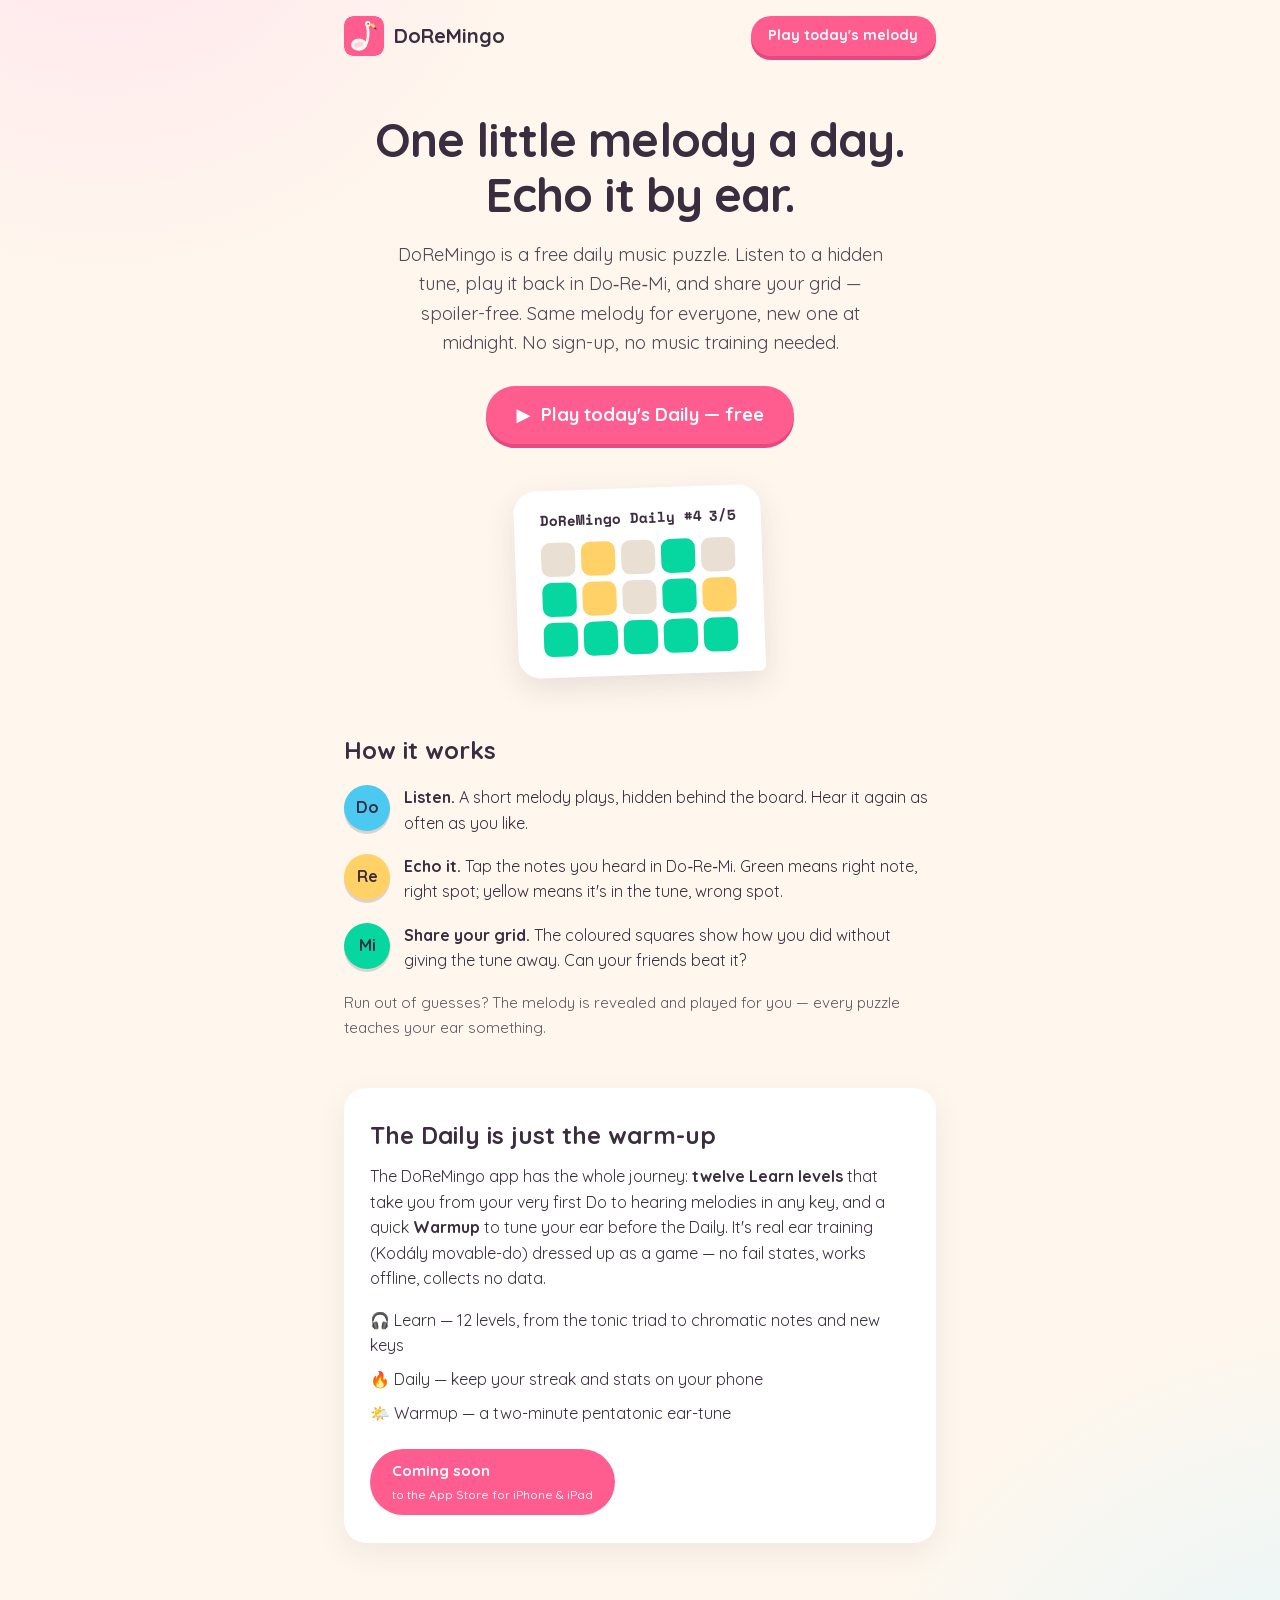
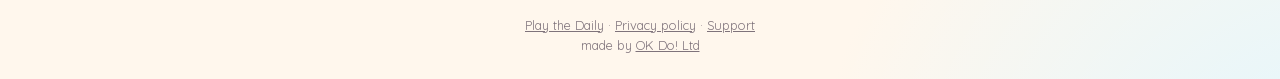
==== commit 64a29cc0: "publish web (source 78a811d)" ====
--- a/index.html
+++ b/index.html
@@ -2,144 +2,137 @@
 <html lang="en">
 <head>
   <meta charset="utf-8">
-  <meta name="viewport" content="width=device-width, initial-scale=1, maximum-scale=1, user-scalable=no, viewport-fit=cover">
-  <title>DoReMingo — ear training game: learn to recognise notes by ear</title>
-  <meta name="description" content="A free, cheerful browser game that teaches you to recognise musical notes by ear. Based on functional ear training (Kodály movable-do) — no musical education needed, works on phones.">
-  <link rel="canonical" href="https://www.codeme.lt/doremingo/">
+  <meta name="viewport" content="width=device-width, initial-scale=1, viewport-fit=cover">
+  <title>DoReMingo — daily melody puzzle &amp; ear training game</title>
+  <meta name="description" content="DoReMingo is a free daily music puzzle. Hear a hidden melody, echo it back in Do-Re-Mi, share your grid. One tune a day, same for everyone — play free in your browser, no sign-up.">
+  <link rel="canonical" href="https://www.doremingo.com/">
   <meta property="og:type" content="website">
-  <meta property="og:title" content="DoReMingo — learn to hear notes 🦩">
-  <meta property="og:description" content="A free ear-training game grounded in real music pedagogy. Hear a note, feel where it lives. Twelve levels from your first Do to melodies in any key.">
-  <meta property="og:url" content="https://www.codeme.lt/doremingo/">
+  <meta property="og:site_name" content="DoReMingo">
+  <meta property="og:title" content="DoReMingo — can you echo today's melody?">
+  <meta property="og:description" content="A free daily music puzzle. Hear a tune, play it back by ear in Do-Re-Mi, share your grid. New melody at midnight.">
+  <meta property="og:url" content="https://www.doremingo.com/">
   <meta name="twitter:card" content="summary">
-  <link rel="icon" href="assets/favicon.svg">
-  <link rel="apple-touch-icon" href="assets/favicon.svg">
-  <link rel="stylesheet" href="css/style.css">
+  <link rel="icon" href="flamingo.svg">
+  <link rel="apple-touch-icon" href="icon-512.png">
+  <meta name="theme-color" content="#fff7ed">
+  <link rel="stylesheet" href="style.css">
   <script type="application/ld+json">
   {
     "@context": "https://schema.org",
-    "@type": "WebApplication",
-    "name": "DoReMingo",
-    "url": "https://www.codeme.lt/doremingo/",
-    "applicationCategory": "GameApplication",
-    "operatingSystem": "Any (web browser)",
-    "offers": { "@type": "Offer", "price": "0", "priceCurrency": "USD" },
-    "description": "A free browser game that trains your ear to recognise musical notes, based on functional ear training (Kodály movable-do solfège).",
-    "genre": "Educational, Music"
+    "@graph": [
+      {
+        "@type": "WebSite",
+        "@id": "https://www.doremingo.com/#website",
+        "url": "https://www.doremingo.com/",
+        "name": "DoReMingo",
+        "publisher": { "@id": "https://www.doremingo.com/#org" }
+      },
+      {
+        "@type": "Organization",
+        "@id": "https://www.doremingo.com/#org",
+        "name": "OK Do! Ltd",
+        "url": "https://www.okdo.co.uk/",
+        "email": "hello@okdo.co.uk"
+      },
+      {
+        "@type": "WebApplication",
+        "name": "DoReMingo Daily",
+        "url": "https://www.doremingo.com/daily/",
+        "applicationCategory": "GameApplication",
+        "operatingSystem": "Any (web browser)",
+        "offers": { "@type": "Offer", "price": "0", "priceCurrency": "USD" },
+        "description": "A free daily music puzzle: hear a hidden melody and echo it back in Do-Re-Mi solfège. One shared puzzle a day, Wordle-style spoiler-free sharing.",
+        "genre": "Educational, Music",
+        "publisher": { "@id": "https://www.doremingo.com/#org" }
+      }
+    ]
   }
   </script>
 </head>
 <body>
-  <main id="app">
-    <section id="home-screen" class="screen">
-      <button id="menu-btn" class="menu-btn" aria-label="menu" aria-haspopup="true" aria-expanded="false">
-        <svg viewBox="0 0 24 24" aria-hidden="true"><path d="M4 7h16M4 12h16M4 17h16" stroke="currentColor" stroke-width="2.4" stroke-linecap="round"/></svg>
-      </button>
-      <nav id="menu-popover" class="menu-popover" hidden>
-        <button id="menu-tutorial" class="menu-item"><span class="menu-icon">🎓</span>Tutorial</button>
-        <button id="menu-how" class="menu-item"><span class="menu-icon">📖</span>How it works</button>
-        <button id="menu-notes" class="menu-item"><span class="menu-icon">🎵</span>Note reference</button>
-        <button id="menu-reset" class="menu-item danger"><span class="menu-icon">♻️</span>Reset progress</button>
-      </nav>
-      <div id="home-mascot" class="mascot mascot-lg"></div>
-      <h1 class="wordmark"><span class="wm-solfege">DoReMi</span><span class="wm-ngo">ngo</span></h1>
-      <p class="tagline">Hear a note. Feel where it lives.</p>
-      <p id="journey" class="status"></p>
-      <div id="level-list" class="level-list"></div>
-      <p id="load-status" class="status" hidden>Warming up the piano…</p>
 
-      <p id="version-tag" class="footer"></p>
+  <header class="top">
+    <a class="brand" href="/">
+      <img src="flamingo.svg" alt="" width="40" height="40">
+      <span>DoReMingo</span>
+    </a>
+    <a class="pill pill-small" href="/daily/">Play today's melody</a>
+  </header>
+
+  <main>
+    <section class="hero">
+      <h1>One little melody a&nbsp;day.<br>Echo it by ear.</h1>
+      <p class="tagline">
+        DoReMingo is a free daily music puzzle. Listen to a hidden tune, play it
+        back in Do&#8209;Re&#8209;Mi, and share your grid — spoiler-free. Same melody for
+        everyone, new one at midnight. No sign-up, no music training needed.
+      </p>
+      <a class="pill pill-big" href="/daily/">▶&nbsp; Play today's Daily — free</a>
+
+      <figure class="share-card" aria-hidden="true">
+        <figcaption class="share-line">DoReMingo Daily #4&ensp;3/5</figcaption>
+        <div class="grid">
+          <div class="row">
+            <span class="tile grey"></span><span class="tile yellow"></span><span class="tile grey"></span><span class="tile green"></span><span class="tile grey"></span>
+          </div>
+          <div class="row">
+            <span class="tile green"></span><span class="tile yellow"></span><span class="tile grey"></span><span class="tile green"></span><span class="tile yellow"></span>
+          </div>
+          <div class="row">
+            <span class="tile green"></span><span class="tile green"></span><span class="tile green"></span><span class="tile green"></span><span class="tile green"></span>
+          </div>
+        </div>
+      </figure>
     </section>
 
-    <section id="about-screen" class="screen" hidden>
-      <header class="quiz-header">
-        <button id="about-back-btn" class="back-btn" aria-label="back to level map">
-          <svg viewBox="0 0 24 24" aria-hidden="true"><path d="M15 5 L8 12 L15 19" stroke="currentColor" stroke-width="2.6" fill="none" stroke-linecap="round" stroke-linejoin="round"/></svg>
-        </button>
-      </header>
-      <article class="about">
-        <h2>What is DoReMingo?</h2>
-        <p>DoReMingo is a free ear-training game that teaches you to recognise musical notes by ear — the skill behind playing songs without sheet music, improvising, and singing in tune. No musical education needed: the game explains everything as you go, and it works right in your browser, on your phone or computer.</p>
-
-        <h2>How does it work?</h2>
-        <p>Each round, a short chord pattern shows your ear where <em>home</em> is — the key. Then one mystery note plays, and you say which note it was: Do, Re, Mi and friends. After every answer, the note audibly walks back home step by step, so your ear learns the note's character whether you guessed right or not. Levels start with just three notes and grow gently to every note, minor keys, changing keys and short melodies.</p>
-
-        <h2>The philosophy</h2>
-        <p>DoReMingo is built on <strong>functional ear training</strong> — the Kodály movable-do tradition used in real music education. Instead of memorising pitch names (near-impossible for adults) or drilling abstract intervals, you learn how each note <em>feels</em> relative to the key: Re leans down, Ti pulls up, Do rests. That relative skill transfers directly to real music in any key — exactly how experienced musicians hear.</p>
-        <p>And because practice only works if you come back: no lives, no fail states, no punishments. Wrong answers teach you the same way right ones do. Just a happy flamingo, bright colours, and your ear getting sharper one note at a time.</p>
-      </article>
+    <section class="how">
+      <h2>How it works</h2>
+      <ol class="steps">
+        <li>
+          <span class="note-pill np-blue">Do</span>
+          <div><strong>Listen.</strong> A short melody plays, hidden behind the
+          board. Hear it again as often as you like.</div>
+        </li>
+        <li>
+          <span class="note-pill np-yellow">Re</span>
+          <div><strong>Echo it.</strong> Tap the notes you heard in Do&#8209;Re&#8209;Mi.
+          Green means right note, right spot; yellow means it's in the tune,
+          wrong spot.</div>
+        </li>
+        <li>
+          <span class="note-pill np-green">Mi</span>
+          <div><strong>Share your grid.</strong> The coloured squares show how
+          you did without giving the tune away. Can your friends beat it?</div>
+        </li>
+      </ol>
+      <p class="how-note">Run out of guesses? The melody is revealed and played
+      for you — every puzzle teaches your ear something.</p>
     </section>
 
-    <section id="notes-screen" class="screen" hidden>
-      <header class="quiz-header">
-        <button id="notes-back-btn" class="back-btn" aria-label="back to level map">
-          <svg viewBox="0 0 24 24" aria-hidden="true"><path d="M15 5 L8 12 L15 19" stroke="currentColor" stroke-width="2.6" fill="none" stroke-linecap="round" stroke-linejoin="round"/></svg>
-        </button>
-      </header>
-      <h2 class="notes-title">The notes 🎵</h2>
-      <p class="tagline">Tap a note to hear it — or walk it home.</p>
-      <div id="notes-list" class="notes-list"></div>
-    </section>
-
-    <section id="theory-screen" class="screen" hidden>
-      <header class="quiz-header">
-        <button id="theory-back-btn" class="back-btn" aria-label="back to level map">
-          <svg viewBox="0 0 24 24" aria-hidden="true"><path d="M15 5 L8 12 L15 19" stroke="currentColor" stroke-width="2.6" fill="none" stroke-linecap="round" stroke-linejoin="round"/></svg>
-        </button>
-      </header>
-      <h2 id="theory-title"></h2>
-      <div id="theory-body" class="theory-body"></div>
-      <button id="theory-next-btn" class="big-btn">Let’s play</button>
-    </section>
-
-    <section id="meet-screen" class="screen" hidden>
-      <h2 id="meet-title"></h2>
-      <p id="meet-body" class="tagline"></p>
-      <div id="meet-stage" class="degrees"></div>
-      <p id="meet-walk" class="walk" aria-label="resolution walk"></p>
-      <button id="meet-next-btn" class="big-btn">Next</button>
-      <button id="meet-skip-btn" class="big-btn secondary">Skip</button>
-      <p id="meet-help" class="meet-help" hidden></p>
-    </section>
-
-    <section id="quiz-screen" class="screen quiz-screen" hidden>
-      <header class="quiz-header">
-        <button id="home-btn" class="back-btn" aria-label="back to level map">
-          <svg viewBox="0 0 24 24" aria-hidden="true"><path d="M15 5 L8 12 L15 19" stroke="currentColor" stroke-width="2.6" fill="none" stroke-linecap="round" stroke-linejoin="round"/></svg>
-        </button>
-        <div class="bar-track" aria-label="level progress">
-          <div id="bar-fill" class="bar-fill"></div>
-        </div>
-      </header>
-      <p id="level-title" class="status"></p>
-
-      <div class="quiz-main">
-        <p id="prompt" class="prompt">Listen…</p>
-        <div id="answer-slots" class="slots" hidden></div>
-        <div id="degree-buttons" class="degrees"></div>
-        <p id="walk" class="walk" aria-label="resolution walk"></p>
-        <div class="replays">
-          <button id="replay-note-btn" class="chip-btn" disabled>🔁 Hear it again</button>
-          <button id="replay-cadence-btn" class="chip-btn" disabled>🏠 Hear home</button>
-          <button id="backspace-btn" class="chip-btn" hidden>⌫ Undo</button>
-        </div>
-      </div>
-
-      <div class="mascot-stage">
-        <p id="feedback" class="feedback"></p>
-        <div id="quiz-mascot" class="mascot mascot-sm"></div>
-      </div>
-      <p class="status kbd-hint">Keys: 1–7 answer · space replays · C plays home</p>
-    </section>
-
-    <section id="clear-screen" class="screen" hidden>
-      <div id="clear-mascot" class="mascot mascot-lg party"></div>
-      <h1>Level cleared! 🎉</h1>
-      <p id="clear-message" class="tagline">Your ear is getting sharper. 🦩</p>
-      <button id="next-level-btn" class="big-btn">Next level</button>
-      <button id="map-btn" class="big-btn secondary">Level map</button>
+    <section class="app">
+      <h2>The Daily is just the warm-up</h2>
+      <p>
+        The DoReMingo app has the whole journey: <strong>twelve Learn levels</strong>
+        that take you from your very first Do to hearing melodies in any key, and a
+        quick <strong>Warmup</strong> to tune your ear before the Daily. It's real
+        ear training (Kodály movable-do) dressed up as a game — no fail states,
+        works offline, collects no data.
+      </p>
+      <ul class="app-list">
+        <li>🎧 Learn — 12 levels, from the tonic triad to chromatic notes and new keys</li>
+        <li>🔥 Daily — keep your streak and stats on your phone</li>
+        <li>🌤️ Warmup — a two-minute pentatonic ear-tune</li>
+      </ul>
+      <span class="badge">Coming soon <span class="sub">to the App&nbsp;Store for&nbsp;iPhone&nbsp;&amp;&nbsp;iPad</span></span>
     </section>
   </main>
-  <button id="load-error" class="load-error" hidden></button>
-  <script type="module" src="js/main.js"></script>
+
+  <footer>
+    <a href="/daily/">Play the Daily</a> ·
+    <a href="/privacy-policy/">Privacy policy</a> ·
+    <a href="https://www.okdo.co.uk/doremingo/support/">Support</a><br>
+    made by <a href="https://www.okdo.co.uk">OK Do! Ltd</a>
+  </footer>
+
 </body>
 </html>
--- a/style.css
+++ b/style.css
@@ -0,0 +1,230 @@
+/* DoReMingo landing — brand tokens from docs/brand-brief.md, same as the game. */
+
+@font-face {
+  font-family: 'Quicksand';
+  src: url('fonts/quicksand-latin-var.woff2') format('woff2-variations');
+  font-weight: 300 700;
+  font-display: swap;
+}
+@font-face {
+  font-family: 'Space Mono';
+  src: url('fonts/spacemono-700-latin.woff2') format('woff2');
+  font-weight: 700;
+  font-display: swap;
+}
+
+:root {
+  --bg: #fff7ed;
+  --ink: #3b2d3f;
+  --pink: #ff5d8f;
+  --pink-deep: #e64980;
+  --yellow: #ffd166;
+  --green: #06d6a0;
+  --blue: #4cc9f0;
+  --berry: #c42e62; /* AA-safe pink for small text */
+  --grey-tile: #e9dfd2;
+  --font-brand: 'Quicksand', ui-rounded, 'SF Pro Rounded', system-ui, sans-serif;
+  --font-mono: 'Space Mono', ui-monospace, monospace;
+}
+
+* { margin: 0; padding: 0; box-sizing: border-box; }
+
+html { -webkit-text-size-adjust: 100%; }
+
+body {
+  font-family: var(--font-brand);
+  color: var(--ink);
+  background:
+    radial-gradient(60vmax 60vmax at 8% -10%, #ffe3ee 0%, transparent 60%),
+    radial-gradient(70vmax 70vmax at 105% 110%, #dff6ff 0%, transparent 60%),
+    var(--bg);
+  line-height: 1.6;
+  min-height: 100vh;
+  display: flex;
+  flex-direction: column;
+}
+
+a { color: var(--berry); }
+
+main { flex: 1; width: 100%; max-width: 640px; margin: 0 auto; padding: 0 1.5rem; }
+
+/* ---- top bar ---- */
+.top {
+  max-width: 640px;
+  width: 100%;
+  margin: 0 auto;
+  padding: 1rem 1.5rem;
+  display: flex;
+  align-items: center;
+  justify-content: space-between;
+  gap: 1rem;
+}
+.brand {
+  display: flex;
+  align-items: center;
+  gap: 0.6rem;
+  text-decoration: none;
+  color: var(--ink);
+  font-weight: 700;
+  font-size: 1.25rem;
+}
+.brand img { border-radius: 9px; }
+
+/* ---- pills (the game's physical buttons) ---- */
+.pill {
+  display: inline-block;
+  border-radius: 999px;
+  background: var(--pink);
+  color: #fff;
+  font-weight: 700;
+  text-decoration: none;
+  box-shadow: 0 4px 0 var(--pink-deep);
+  transition: transform 0.08s ease, box-shadow 0.08s ease;
+}
+.pill:hover { transform: translateY(1px); box-shadow: 0 3px 0 var(--pink-deep); }
+.pill:active { transform: translateY(4px); box-shadow: 0 0 0 var(--pink-deep); }
+.pill:focus-visible { outline: 3px solid var(--blue); outline-offset: 3px; }
+.pill-small { padding: 0.5rem 1.1rem; font-size: 0.9rem; white-space: nowrap; }
+.pill-big { padding: 0.9rem 1.9rem; font-size: 1.15rem; margin-top: 1.75rem; }
+
+/* ---- hero ---- */
+.hero { text-align: center; padding: 2.5rem 0 3.5rem; }
+
+.hero h1 {
+  font-size: clamp(2rem, 7.5vw, 3rem);
+  font-weight: 700;
+  letter-spacing: -0.02em;
+  line-height: 1.15;
+}
+
+.hero .tagline {
+  margin: 1.1rem auto 0;
+  max-width: 46ch;
+  font-size: clamp(1rem, 3.5vw, 1.15rem);
+  opacity: 0.88;
+}
+
+/* ---- the share card — the thing people actually post ---- */
+.share-card {
+  margin: 2.75rem auto 0;
+  width: fit-content;
+  padding: 1.1rem 1.6rem 1.3rem;
+  background: #fff;
+  border-radius: 22px;
+  border-bottom-right-radius: 6px; /* message-bubble tail corner */
+  box-shadow: 0 10px 30px rgba(59, 45, 63, 0.12);
+  rotate: -2deg;
+}
+
+.share-line {
+  font-family: var(--font-mono);
+  font-size: 0.9rem;
+  margin-bottom: 0.7rem;
+  text-align: left;
+}
+
+.grid { display: grid; gap: 6px; }
+.row { display: flex; gap: 6px; }
+
+.tile {
+  width: 34px;
+  height: 34px;
+  border-radius: 9px;
+  animation: pop 0.35s cubic-bezier(0.34, 1.56, 0.64, 1) both;
+}
+.tile.green { background: var(--green); }
+.tile.yellow { background: var(--yellow); }
+.tile.grey { background: var(--grey-tile); }
+
+/* stagger: tiles pop in reading order */
+.row:nth-child(1) .tile:nth-child(1) { animation-delay: 0.10s; }
+.row:nth-child(1) .tile:nth-child(2) { animation-delay: 0.16s; }
+.row:nth-child(1) .tile:nth-child(3) { animation-delay: 0.22s; }
+.row:nth-child(1) .tile:nth-child(4) { animation-delay: 0.28s; }
+.row:nth-child(1) .tile:nth-child(5) { animation-delay: 0.34s; }
+.row:nth-child(2) .tile:nth-child(1) { animation-delay: 0.46s; }
+.row:nth-child(2) .tile:nth-child(2) { animation-delay: 0.52s; }
+.row:nth-child(2) .tile:nth-child(3) { animation-delay: 0.58s; }
+.row:nth-child(2) .tile:nth-child(4) { animation-delay: 0.64s; }
+.row:nth-child(2) .tile:nth-child(5) { animation-delay: 0.70s; }
+.row:nth-child(3) .tile:nth-child(1) { animation-delay: 0.82s; }
+.row:nth-child(3) .tile:nth-child(2) { animation-delay: 0.88s; }
+.row:nth-child(3) .tile:nth-child(3) { animation-delay: 0.94s; }
+.row:nth-child(3) .tile:nth-child(4) { animation-delay: 1.00s; }
+.row:nth-child(3) .tile:nth-child(5) { animation-delay: 1.06s; }
+
+@keyframes pop {
+  from { transform: scale(0); }
+  to { transform: scale(1); }
+}
+
+@media (prefers-reduced-motion: reduce) {
+  .tile { animation: none; }
+  .pill { transition: none; }
+}
+
+/* ---- sections ---- */
+section { padding-bottom: 3rem; }
+h2 { font-size: 1.5rem; margin-bottom: 1rem; }
+
+/* ---- how it works ---- */
+.steps { list-style: none; display: grid; gap: 1.1rem; }
+.steps li { display: flex; gap: 0.9rem; align-items: flex-start; }
+
+.note-pill {
+  flex: none;
+  display: inline-grid;
+  place-items: center;
+  width: 46px;
+  height: 46px;
+  border-radius: 999px;
+  font-weight: 700;
+  color: var(--ink);
+  box-shadow: 0 3px 0 rgba(59, 45, 63, 0.18);
+}
+.np-blue { background: var(--blue); }
+.np-yellow { background: var(--yellow); }
+.np-green { background: var(--green); }
+
+.how-note { margin-top: 1.1rem; font-size: 0.95rem; opacity: 0.8; }
+
+/* ---- app upsell ---- */
+.app {
+  background: #fff;
+  border-radius: 22px;
+  padding: 1.75rem 1.6rem;
+  margin-bottom: 3rem;
+  box-shadow: 0 10px 30px rgba(59, 45, 63, 0.08);
+}
+.app h2 { margin-bottom: 0.6rem; }
+.app-list { list-style: none; margin: 1rem 0 1.4rem; display: grid; gap: 0.5rem; }
+
+.badge {
+  display: inline-block;
+  padding: 0.65rem 1.4rem;
+  border-radius: 999px;
+  background: var(--pink);
+  color: #fff;
+  font-weight: 700;
+  font-size: 0.95rem;
+}
+.badge .sub { display: block; font-weight: 500; font-size: 0.75rem; opacity: 0.9; margin-top: 0.1rem; }
+
+/* ---- footer ---- */
+footer {
+  text-align: center;
+  padding: 1.5rem;
+  font-size: 0.8rem;
+  opacity: 0.65;
+}
+footer a { color: inherit; }
+
+/* ---- privacy doc ---- */
+.doc { max-width: 640px; margin: 0 auto; padding: 2.5rem 1.5rem 3rem; width: 100%; flex: 1; }
+.doc .brand { margin-bottom: 2rem; }
+.doc h1 { font-size: 1.9rem; margin-bottom: 0.25rem; }
+.doc .updated { color: var(--berry); font-size: 0.85rem; margin-bottom: 1.75rem; }
+.doc h2 { font-size: 1.2rem; margin: 1.75rem 0 0.5rem; }
+.doc p, .doc li { margin-bottom: 0.75rem; }
+.doc ul { padding-left: 1.4rem; }
+.doc .back { display: inline-block; margin-top: 2rem; font-size: 0.9rem; }
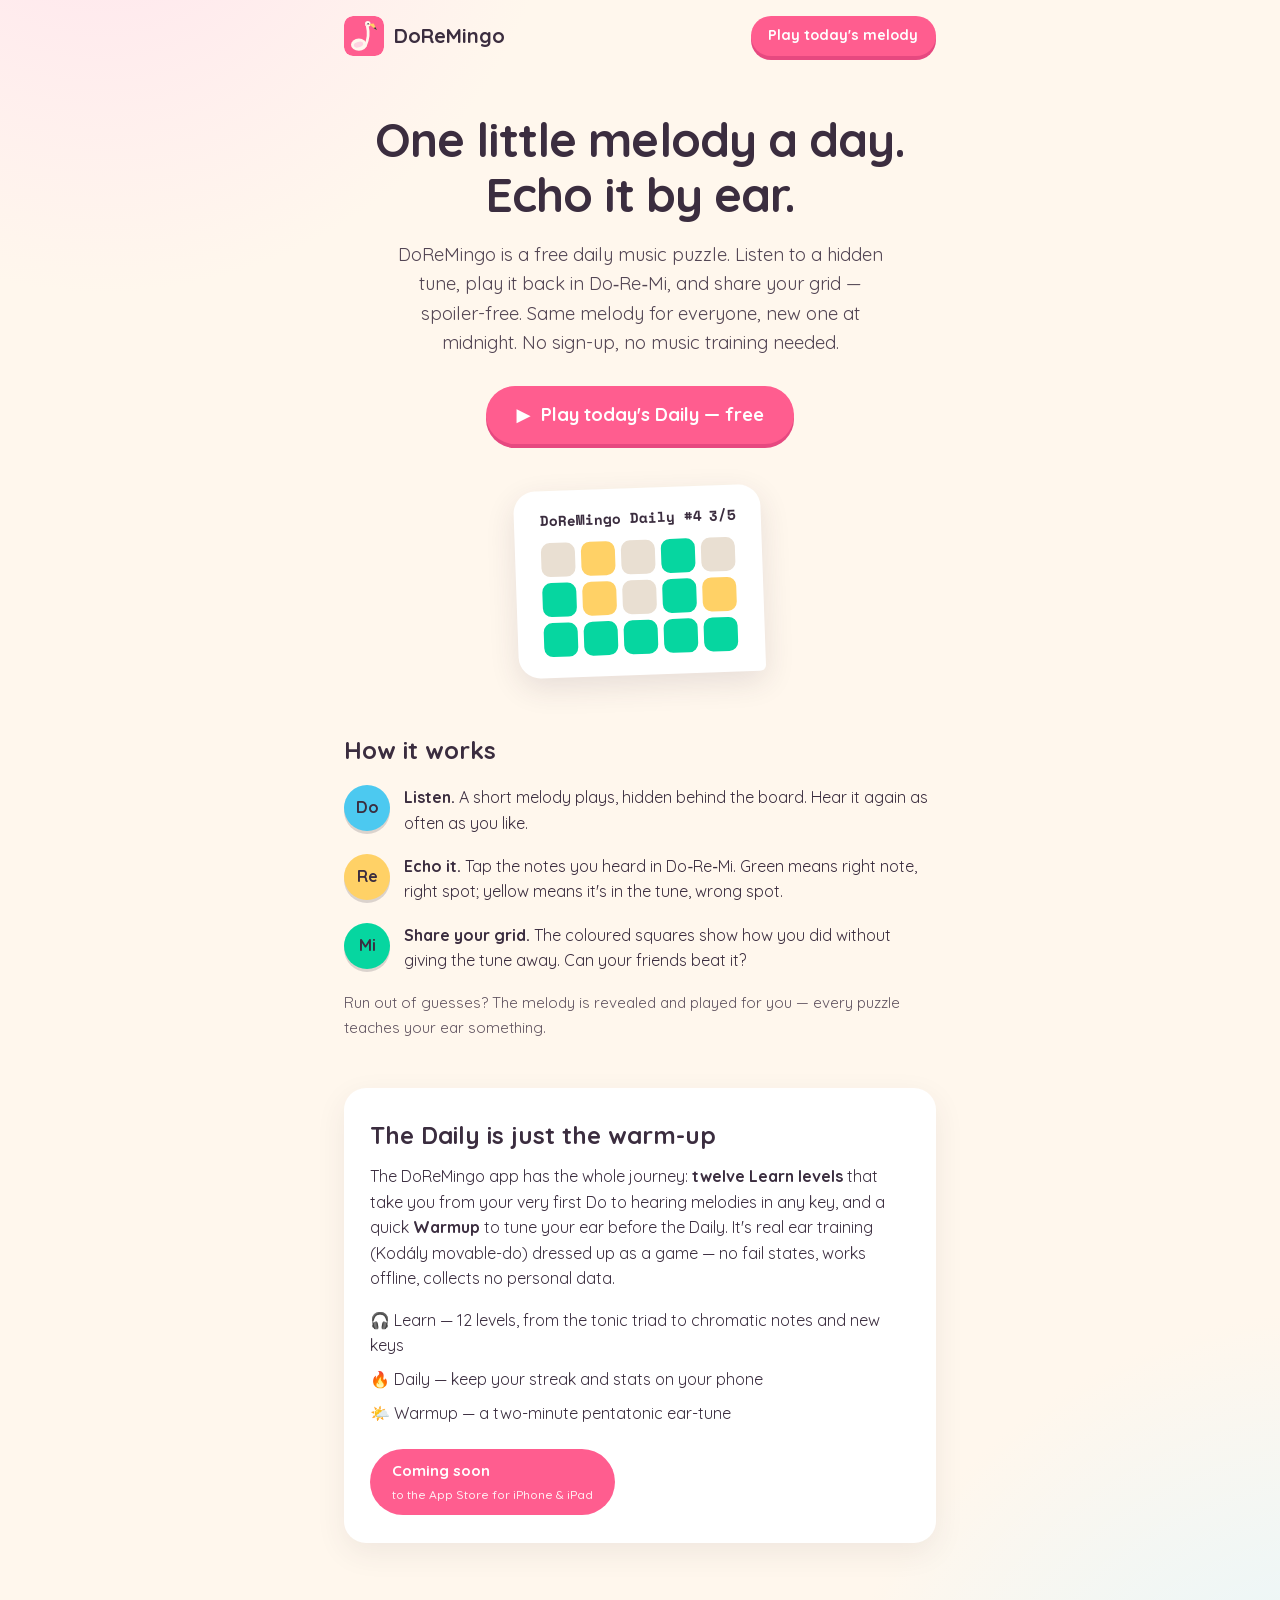
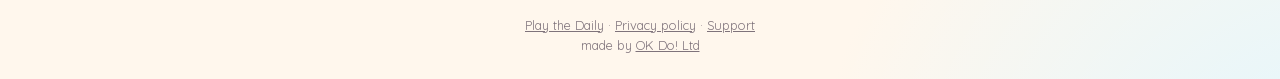
==== commit 56f3eeda: "publish web (source ca8cd39)" ====
--- a/index.html
+++ b/index.html
@@ -11,7 +11,10 @@
   <meta property="og:title" content="DoReMingo — can you echo today's melody?">
   <meta property="og:description" content="A free daily music puzzle. Hear a tune, play it back by ear in Do-Re-Mi, share your grid. New melody at midnight.">
   <meta property="og:url" content="https://www.doremingo.com/">
-  <meta name="twitter:card" content="summary">
+  <meta property="og:image" content="https://www.doremingo.com/og-image.png">
+  <meta property="og:image:width" content="1200">
+  <meta property="og:image:height" content="630">
+  <meta name="twitter:card" content="summary_large_image">
   <link rel="icon" href="flamingo.svg">
   <link rel="apple-touch-icon" href="icon-512.png">
   <meta name="theme-color" content="#fff7ed">
@@ -116,7 +119,7 @@
         that take you from your very first Do to hearing melodies in any key, and a
         quick <strong>Warmup</strong> to tune your ear before the Daily. It's real
         ear training (Kodály movable-do) dressed up as a game — no fail states,
-        works offline, collects no data.
+        works offline, collects no personal data.
       </p>
       <ul class="app-list">
         <li>🎧 Learn — 12 levels, from the tonic triad to chromatic notes and new keys</li>
@@ -134,5 +137,6 @@
     made by <a href="https://www.okdo.co.uk">OK Do! Ltd</a>
   </footer>
 
+  <!-- Cloudflare Web Analytics --><script defer src='https://static.cloudflareinsights.com/beacon.min.js' data-cf-beacon='{"token": "d03b6b98727e47a8bb2796c9da7fa5ec"}'></script><!-- End Cloudflare Web Analytics -->
 </body>
 </html>
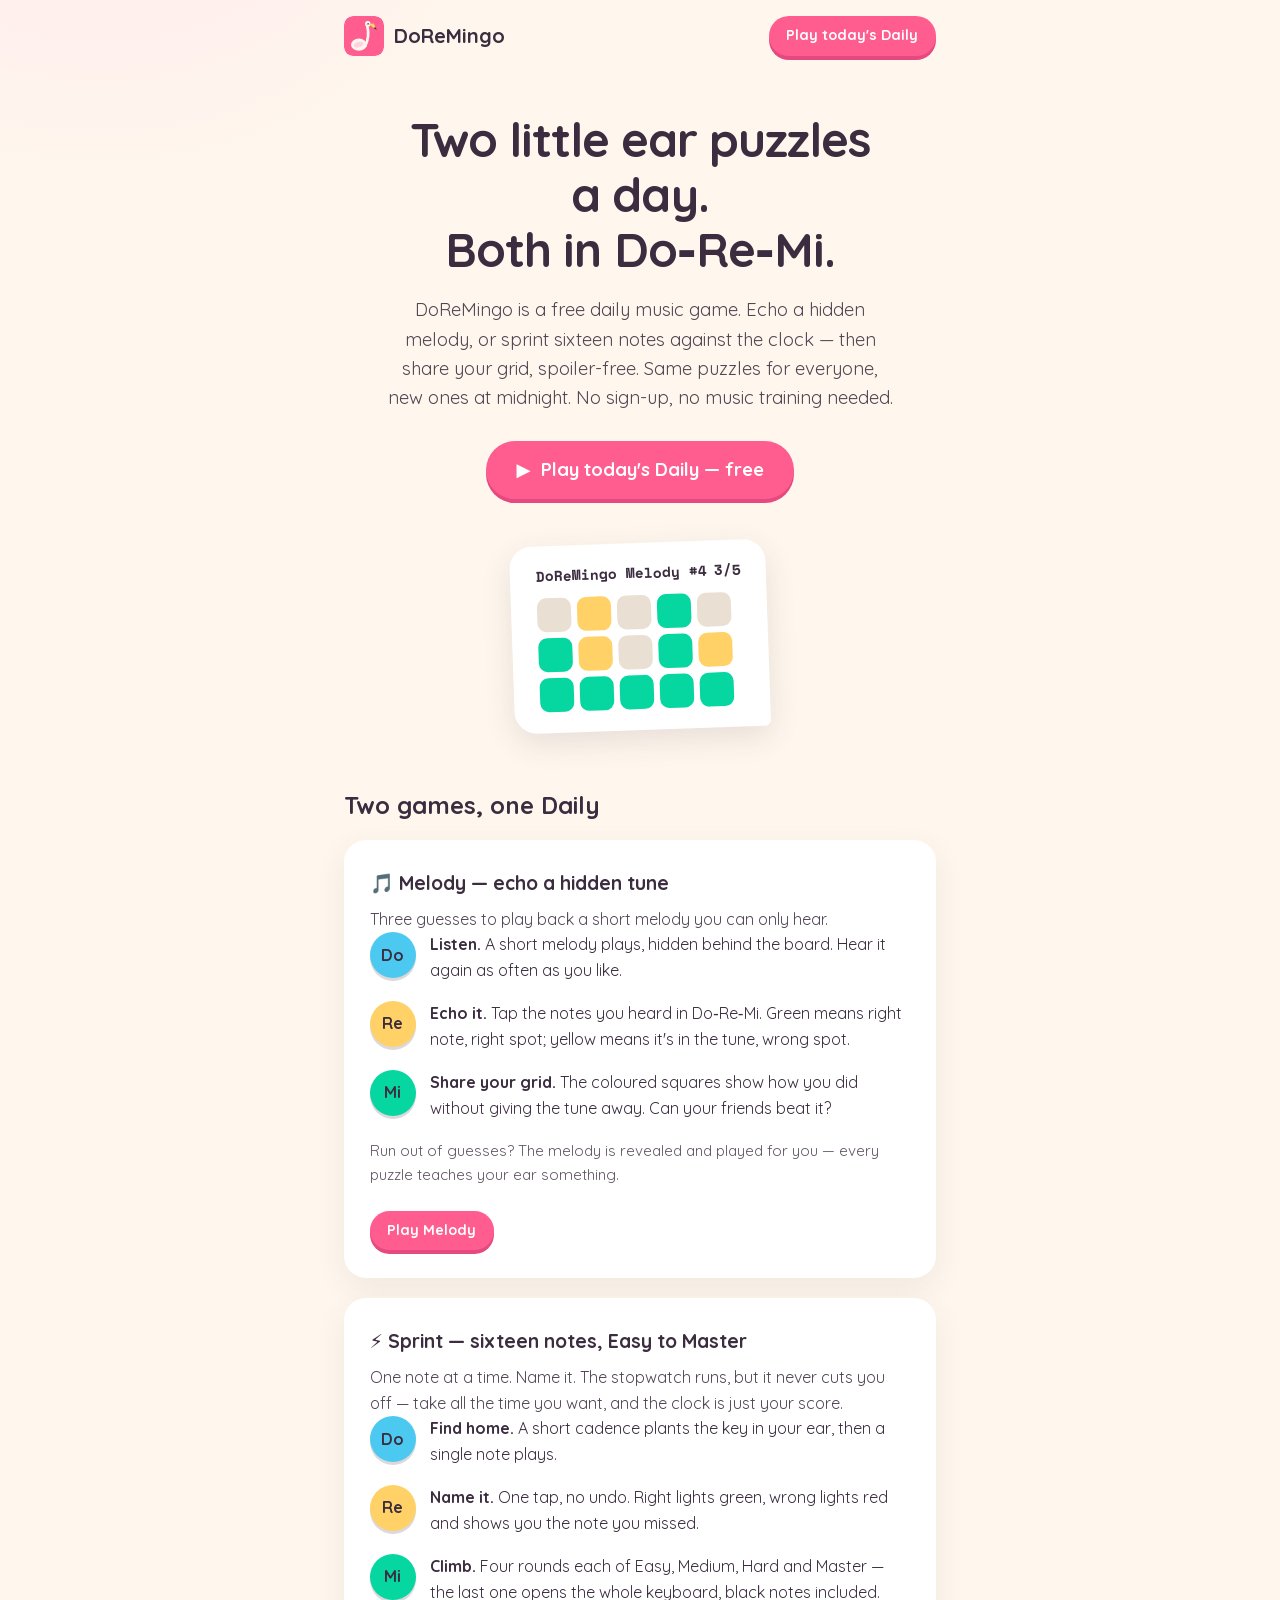
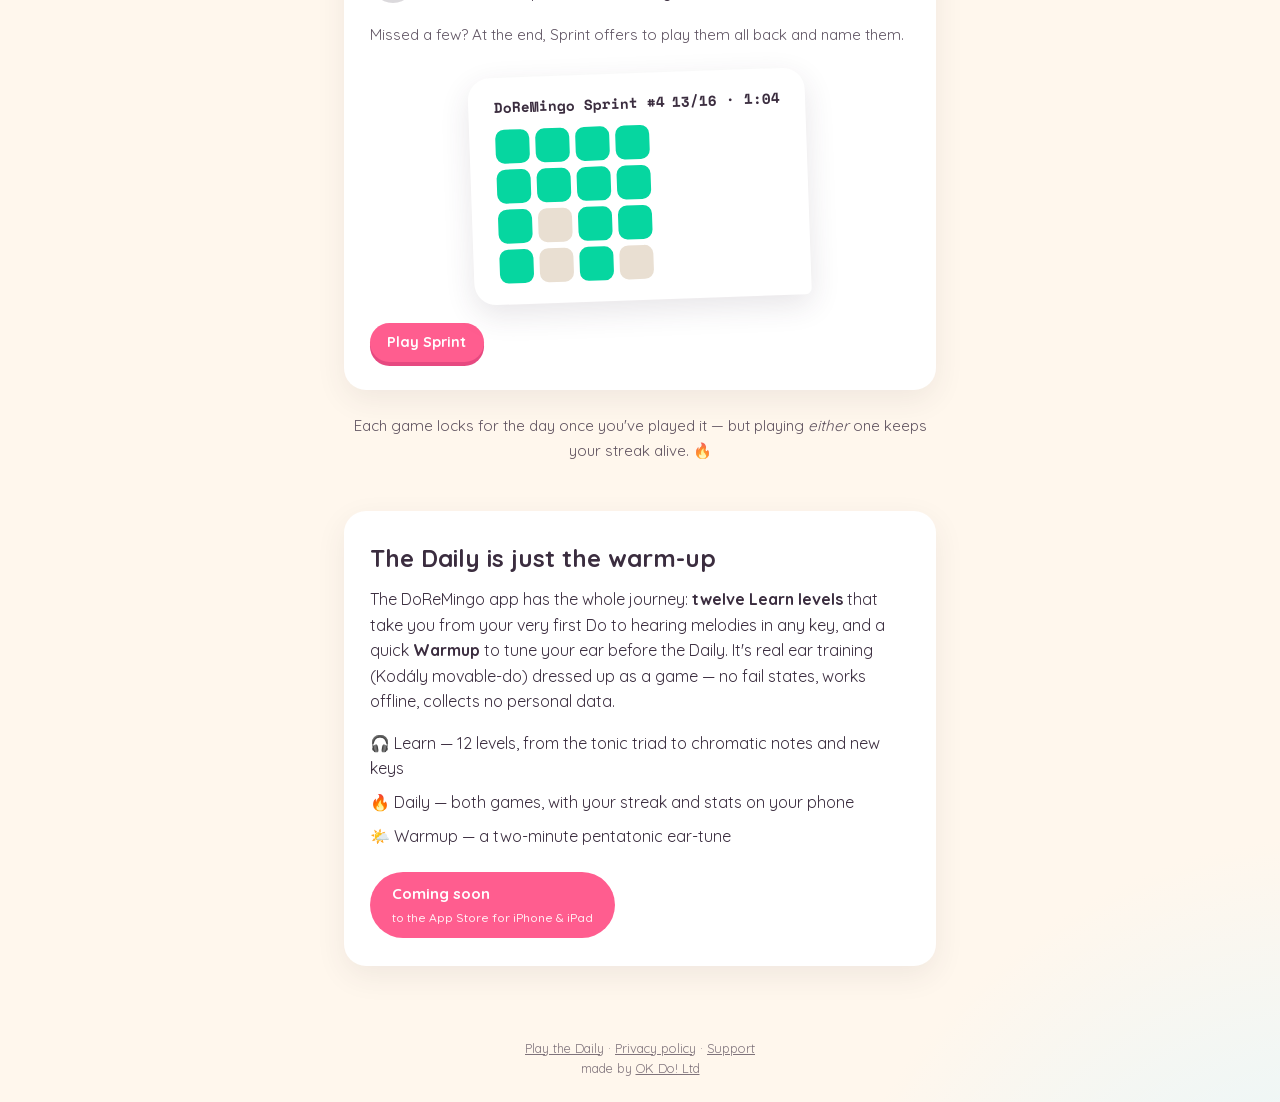
==== commit ca4c9512: "publish web (source 2158864)" ====
--- a/index.html
+++ b/index.html
@@ -3,13 +3,13 @@
 <head>
   <meta charset="utf-8">
   <meta name="viewport" content="width=device-width, initial-scale=1, viewport-fit=cover">
-  <title>DoReMingo — daily melody puzzle &amp; ear training game</title>
-  <meta name="description" content="DoReMingo is a free daily music puzzle. Hear a hidden melody, echo it back in Do-Re-Mi, share your grid. One tune a day, same for everyone — play free in your browser, no sign-up.">
+  <title>DoReMingo — two daily ear puzzles: Melody &amp; Sprint</title>
+  <meta name="description" content="DoReMingo is a free daily music game. Echo a hidden melody, or sprint sixteen notes from Easy to Master — both in Do-Re-Mi, both the same for everyone, both new at midnight. No sign-up.">
   <link rel="canonical" href="https://www.doremingo.com/">
   <meta property="og:type" content="website">
   <meta property="og:site_name" content="DoReMingo">
-  <meta property="og:title" content="DoReMingo — can you echo today's melody?">
-  <meta property="og:description" content="A free daily music puzzle. Hear a tune, play it back by ear in Do-Re-Mi, share your grid. New melody at midnight.">
+  <meta property="og:title" content="DoReMingo — two little ear puzzles a day">
+  <meta property="og:description" content="A free daily music game. Echo a hidden melody, or sprint sixteen notes against the clock. Share your grid — new puzzles at midnight.">
   <meta property="og:url" content="https://www.doremingo.com/">
   <meta property="og:image" content="https://www.doremingo.com/og-image.png">
   <meta property="og:image:width" content="1200">
@@ -44,7 +44,7 @@
         "applicationCategory": "GameApplication",
         "operatingSystem": "Any (web browser)",
         "offers": { "@type": "Offer", "price": "0", "priceCurrency": "USD" },
-        "description": "A free daily music puzzle: hear a hidden melody and echo it back in Do-Re-Mi solfège. One shared puzzle a day, Wordle-style spoiler-free sharing.",
+        "description": "Two free daily music puzzles: Melody (echo a hidden tune back in Do-Re-Mi solfège) and Sprint (name sixteen single notes, Easy to Master, against a stopwatch). Shared by everyone each day, with Wordle-style spoiler-free sharing.",
         "genre": "Educational, Music",
         "publisher": { "@id": "https://www.doremingo.com/#org" }
       }
@@ -59,21 +59,22 @@
       <img src="flamingo.svg" alt="" width="40" height="40">
       <span>DoReMingo</span>
     </a>
-    <a class="pill pill-small" href="/daily/">Play today's melody</a>
+    <a class="pill pill-small" href="/daily/">Play today's Daily</a>
   </header>
 
   <main>
     <section class="hero">
-      <h1>One little melody a&nbsp;day.<br>Echo it by ear.</h1>
+      <h1>Two little ear puzzles a&nbsp;day.<br>Both in Do&#8209;Re&#8209;Mi.</h1>
       <p class="tagline">
-        DoReMingo is a free daily music puzzle. Listen to a hidden tune, play it
-        back in Do&#8209;Re&#8209;Mi, and share your grid — spoiler-free. Same melody for
-        everyone, new one at midnight. No sign-up, no music training needed.
+        DoReMingo is a free daily music game. Echo a hidden melody, or sprint
+        sixteen notes against the clock — then share your grid, spoiler-free.
+        Same puzzles for everyone, new ones at midnight. No sign-up, no music
+        training needed.
       </p>
       <a class="pill pill-big" href="/daily/">▶&nbsp; Play today's Daily — free</a>
 
       <figure class="share-card" aria-hidden="true">
-        <figcaption class="share-line">DoReMingo Daily #4&ensp;3/5</figcaption>
+        <figcaption class="share-line">DoReMingo Melody #4&ensp;3/5</figcaption>
         <div class="grid">
           <div class="row">
             <span class="tile grey"></span><span class="tile yellow"></span><span class="tile grey"></span><span class="tile green"></span><span class="tile grey"></span>
@@ -89,27 +90,86 @@
     </section>
 
     <section class="how">
-      <h2>How it works</h2>
-      <ol class="steps">
-        <li>
-          <span class="note-pill np-blue">Do</span>
-          <div><strong>Listen.</strong> A short melody plays, hidden behind the
-          board. Hear it again as often as you like.</div>
-        </li>
-        <li>
-          <span class="note-pill np-yellow">Re</span>
-          <div><strong>Echo it.</strong> Tap the notes you heard in Do&#8209;Re&#8209;Mi.
-          Green means right note, right spot; yellow means it's in the tune,
-          wrong spot.</div>
-        </li>
-        <li>
-          <span class="note-pill np-green">Mi</span>
-          <div><strong>Share your grid.</strong> The coloured squares show how
-          you did without giving the tune away. Can your friends beat it?</div>
-        </li>
-      </ol>
-      <p class="how-note">Run out of guesses? The melody is revealed and played
-      for you — every puzzle teaches your ear something.</p>
+      <h2>Two games, one Daily</h2>
+      <div class="games">
+
+        <div class="game">
+          <h3>🎵 Melody — echo a hidden tune</h3>
+          <p class="game-lead">Three guesses to play back a short melody you can
+          only hear.</p>
+          <ol class="steps">
+            <li>
+              <span class="note-pill np-blue">Do</span>
+              <div><strong>Listen.</strong> A short melody plays, hidden behind the
+              board. Hear it again as often as you like.</div>
+            </li>
+            <li>
+              <span class="note-pill np-yellow">Re</span>
+              <div><strong>Echo it.</strong> Tap the notes you heard in Do&#8209;Re&#8209;Mi.
+              Green means right note, right spot; yellow means it's in the tune,
+              wrong spot.</div>
+            </li>
+            <li>
+              <span class="note-pill np-green">Mi</span>
+              <div><strong>Share your grid.</strong> The coloured squares show how
+              you did without giving the tune away. Can your friends beat it?</div>
+            </li>
+          </ol>
+          <p class="how-note">Run out of guesses? The melody is revealed and played
+          for you — every puzzle teaches your ear something.</p>
+          <a class="pill pill-small" href="/daily/melody/">Play Melody</a>
+        </div>
+
+        <div class="game">
+          <h3>⚡ Sprint — sixteen notes, Easy to Master</h3>
+          <p class="game-lead">One note at a time. Name it. The stopwatch runs,
+          but it never cuts you off — take all the time you want, and the clock
+          is just your score.</p>
+          <ol class="steps">
+            <li>
+              <span class="note-pill np-blue">Do</span>
+              <div><strong>Find home.</strong> A short cadence plants the key in
+              your ear, then a single note plays.</div>
+            </li>
+            <li>
+              <span class="note-pill np-yellow">Re</span>
+              <div><strong>Name it.</strong> One tap, no undo. Right lights green,
+              wrong lights red and shows you the note you missed.</div>
+            </li>
+            <li>
+              <span class="note-pill np-green">Mi</span>
+              <div><strong>Climb.</strong> Four rounds each of Easy, Medium, Hard
+              and Master — the last one opens the whole keyboard, black notes
+              included.</div>
+            </li>
+          </ol>
+          <p class="how-note">Missed a few? At the end, Sprint offers to play
+          them all back and name them.</p>
+
+          <figure class="share-card" aria-hidden="true">
+            <figcaption class="share-line">DoReMingo Sprint #4&ensp;13/16 · 1:04</figcaption>
+            <div class="grid">
+              <div class="row">
+                <span class="tile green"></span><span class="tile green"></span><span class="tile green"></span><span class="tile green"></span>
+              </div>
+              <div class="row">
+                <span class="tile green"></span><span class="tile green"></span><span class="tile green"></span><span class="tile green"></span>
+              </div>
+              <div class="row">
+                <span class="tile green"></span><span class="tile grey"></span><span class="tile green"></span><span class="tile green"></span>
+              </div>
+              <div class="row">
+                <span class="tile green"></span><span class="tile grey"></span><span class="tile green"></span><span class="tile grey"></span>
+              </div>
+            </div>
+          </figure>
+
+          <a class="pill pill-small" href="/daily/sprint/">Play Sprint</a>
+        </div>
+
+      </div>
+      <p class="streak-note">Each game locks for the day once you've played it —
+      but playing <em>either</em> one keeps your streak alive. 🔥</p>
     </section>
 
     <section class="app">
@@ -123,7 +183,7 @@
       </p>
       <ul class="app-list">
         <li>🎧 Learn — 12 levels, from the tonic triad to chromatic notes and new keys</li>
-        <li>🔥 Daily — keep your streak and stats on your phone</li>
+        <li>🔥 Daily — both games, with your streak and stats on your phone</li>
         <li>🌤️ Warmup — a two-minute pentatonic ear-tune</li>
       </ul>
       <span class="badge">Coming soon <span class="sub">to the App&nbsp;Store for&nbsp;iPhone&nbsp;&amp;&nbsp;iPad</span></span>
--- a/style.css
+++ b/style.css
@@ -131,27 +131,26 @@
   height: 34px;
   border-radius: 9px;
   animation: pop 0.35s cubic-bezier(0.34, 1.56, 0.64, 1) both;
+  animation-delay: calc(var(--row-delay, 0s) + var(--col-delay, 0s));
 }
 .tile.green { background: var(--green); }
 .tile.yellow { background: var(--yellow); }
 .tile.grey { background: var(--grey-tile); }
 
-/* stagger: tiles pop in reading order */
-.row:nth-child(1) .tile:nth-child(1) { animation-delay: 0.10s; }
-.row:nth-child(1) .tile:nth-child(2) { animation-delay: 0.16s; }
-.row:nth-child(1) .tile:nth-child(3) { animation-delay: 0.22s; }
-.row:nth-child(1) .tile:nth-child(4) { animation-delay: 0.28s; }
-.row:nth-child(1) .tile:nth-child(5) { animation-delay: 0.34s; }
-.row:nth-child(2) .tile:nth-child(1) { animation-delay: 0.46s; }
-.row:nth-child(2) .tile:nth-child(2) { animation-delay: 0.52s; }
-.row:nth-child(2) .tile:nth-child(3) { animation-delay: 0.58s; }
-.row:nth-child(2) .tile:nth-child(4) { animation-delay: 0.64s; }
-.row:nth-child(2) .tile:nth-child(5) { animation-delay: 0.70s; }
-.row:nth-child(3) .tile:nth-child(1) { animation-delay: 0.82s; }
-.row:nth-child(3) .tile:nth-child(2) { animation-delay: 0.88s; }
-.row:nth-child(3) .tile:nth-child(3) { animation-delay: 0.94s; }
-.row:nth-child(3) .tile:nth-child(4) { animation-delay: 1.00s; }
-.row:nth-child(3) .tile:nth-child(5) { animation-delay: 1.06s; }
+/* Stagger: tiles pop in reading order. Row and column delays are separate
+   inherited custom properties so a grid of any shape stays covered — Melody
+   posts 3x5, Sprint posts 4x4, and neither needs its own rule. */
+.row { --row-delay: 0s; }
+.row:nth-child(1) { --row-delay: 0.10s; }
+.row:nth-child(2) { --row-delay: 0.46s; }
+.row:nth-child(3) { --row-delay: 0.82s; }
+.row:nth-child(4) { --row-delay: 1.18s; }
+
+.tile:nth-child(1) { --col-delay: 0s; }
+.tile:nth-child(2) { --col-delay: 0.06s; }
+.tile:nth-child(3) { --col-delay: 0.12s; }
+.tile:nth-child(4) { --col-delay: 0.18s; }
+.tile:nth-child(5) { --col-delay: 0.24s; }
 
 @keyframes pop {
   from { transform: scale(0); }
@@ -187,6 +186,20 @@
 .np-green { background: var(--green); }
 
 .how-note { margin-top: 1.1rem; font-size: 0.95rem; opacity: 0.8; }
+
+/* ---- the shelf: one block per Daily game (CONTEXT.md: Daily) ---- */
+.games { display: grid; gap: 1.25rem; }
+.game {
+  background: #fff;
+  border-radius: 22px;
+  padding: 1.75rem 1.6rem;
+  box-shadow: 0 10px 30px rgba(59, 45, 63, 0.08);
+}
+.game h3 { font-size: 1.2rem; margin-bottom: 0.5rem; }
+.game .share-card { margin-top: 1.6rem; }
+.game .pill { margin-top: 1.5rem; }
+.game-lead { opacity: 0.88; }
+.streak-note { margin-top: 1.5rem; font-size: 0.95rem; opacity: 0.8; text-align: center; }
 
 /* ---- app upsell ---- */
 .app {
